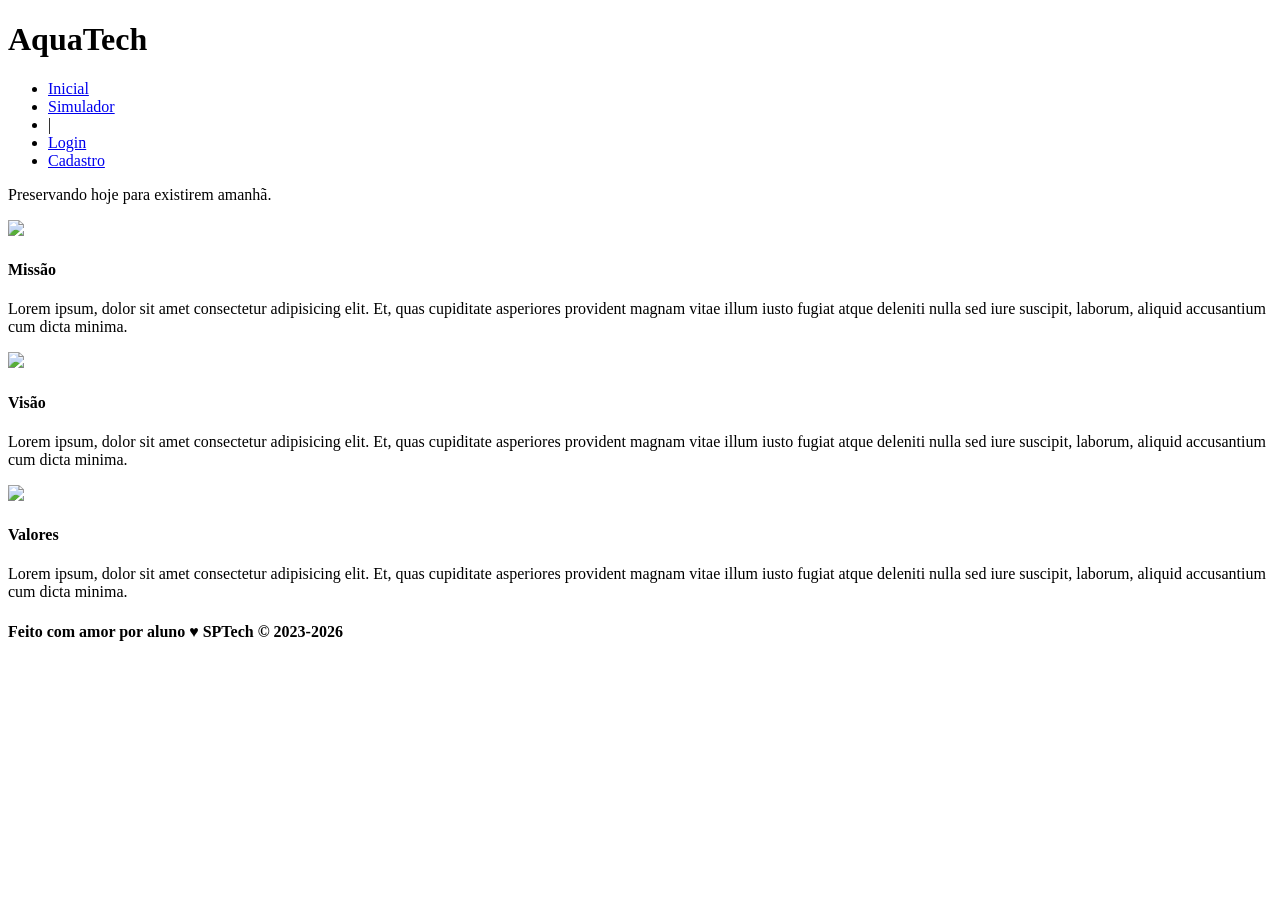
==== public/index.html @ 4291d29d "feat(estrutura): adicionando estrutura do projeto e orientações para o agente de IA" ====
<!DOCTYPE html>
<html lang="en">

<head>
    <meta charset="UTF-8">
    <meta http-equiv="X-UA-Compatible" content="IE=edge">
    <meta name="viewport" content="width=device-width, initial-scale=1.0">

    <title>AquaTech | Página Inicial</title>

    <script src="./js/sessao.js"></script>

    <link rel="stylesheet" href="./css/estilo.css">
    <link rel="icon" href="./assets/icon/favicon2.ico">
    <link rel="preconnect" href="https://fonts.gstatic.com">
</head>

<body>
    <div class="header">
      <div class="container">
        <h1 class="titulo">AquaTech</h1>
        <ul class="navbar">
          <li class="agora">
            <a href="#">Inicial</a>
          </li>
          <li>
            <a href="simulador.html">Simulador</a>
          </li>
          <li>|</li>
          <li>
            <a href="login.html">Login</a>
          </li>
          <li>
            <a href="cadastro.html">Cadastro</a>
          </li>
        </ul>
      </div>
    </div>
  
    <div class="banner">
      <div class="container">
        <p>Preservando <span>hoje</span> para existirem <span>amanhã</span>.</p>
      </div>
    </div>
  
    <div class="social">
      <div class="container">
        <div class="boxes">
          <div class="box">
            <img src="assets/imgs/planet-earth_color.png">
            <h4>Missão</h4>
            <p>Lorem ipsum, dolor sit amet consectetur adipisicing elit. Et, quas cupiditate asperiores provident magnam
              vitae illum iusto fugiat atque deleniti nulla sed iure suscipit, laborum, aliquid accusantium cum dicta
              minima.</p>
          </div>
          <div class="box">
            <img src="assets/imgs/lightbulb_color.png">
            <h4>Visão</h4>
            <p>Lorem ipsum, dolor sit amet consectetur adipisicing elit. Et, quas cupiditate asperiores provident magnam
              vitae illum iusto fugiat atque deleniti nulla sed iure suscipit, laborum, aliquid accusantium cum dicta
              minima.</p>
          </div>
          <div class="box">
            <img src="assets/imgs/growth_color.png">
            <h4>Valores</h4>
            <p>Lorem ipsum, dolor sit amet consectetur adipisicing elit. Et, quas cupiditate asperiores provident magnam
              vitae illum iusto fugiat atque deleniti nulla sed iure suscipit, laborum, aliquid accusantium cum dicta
              minima.</p>
          </div>
        </div>
      </div>
    </div>
  
    <div class="footer">
      <div class="container">
        <h4>Feito com amor por aluno &hearts; SPTech &copy; 2023-2026</h4>
      </div>
    </div>
  </body>

</html>
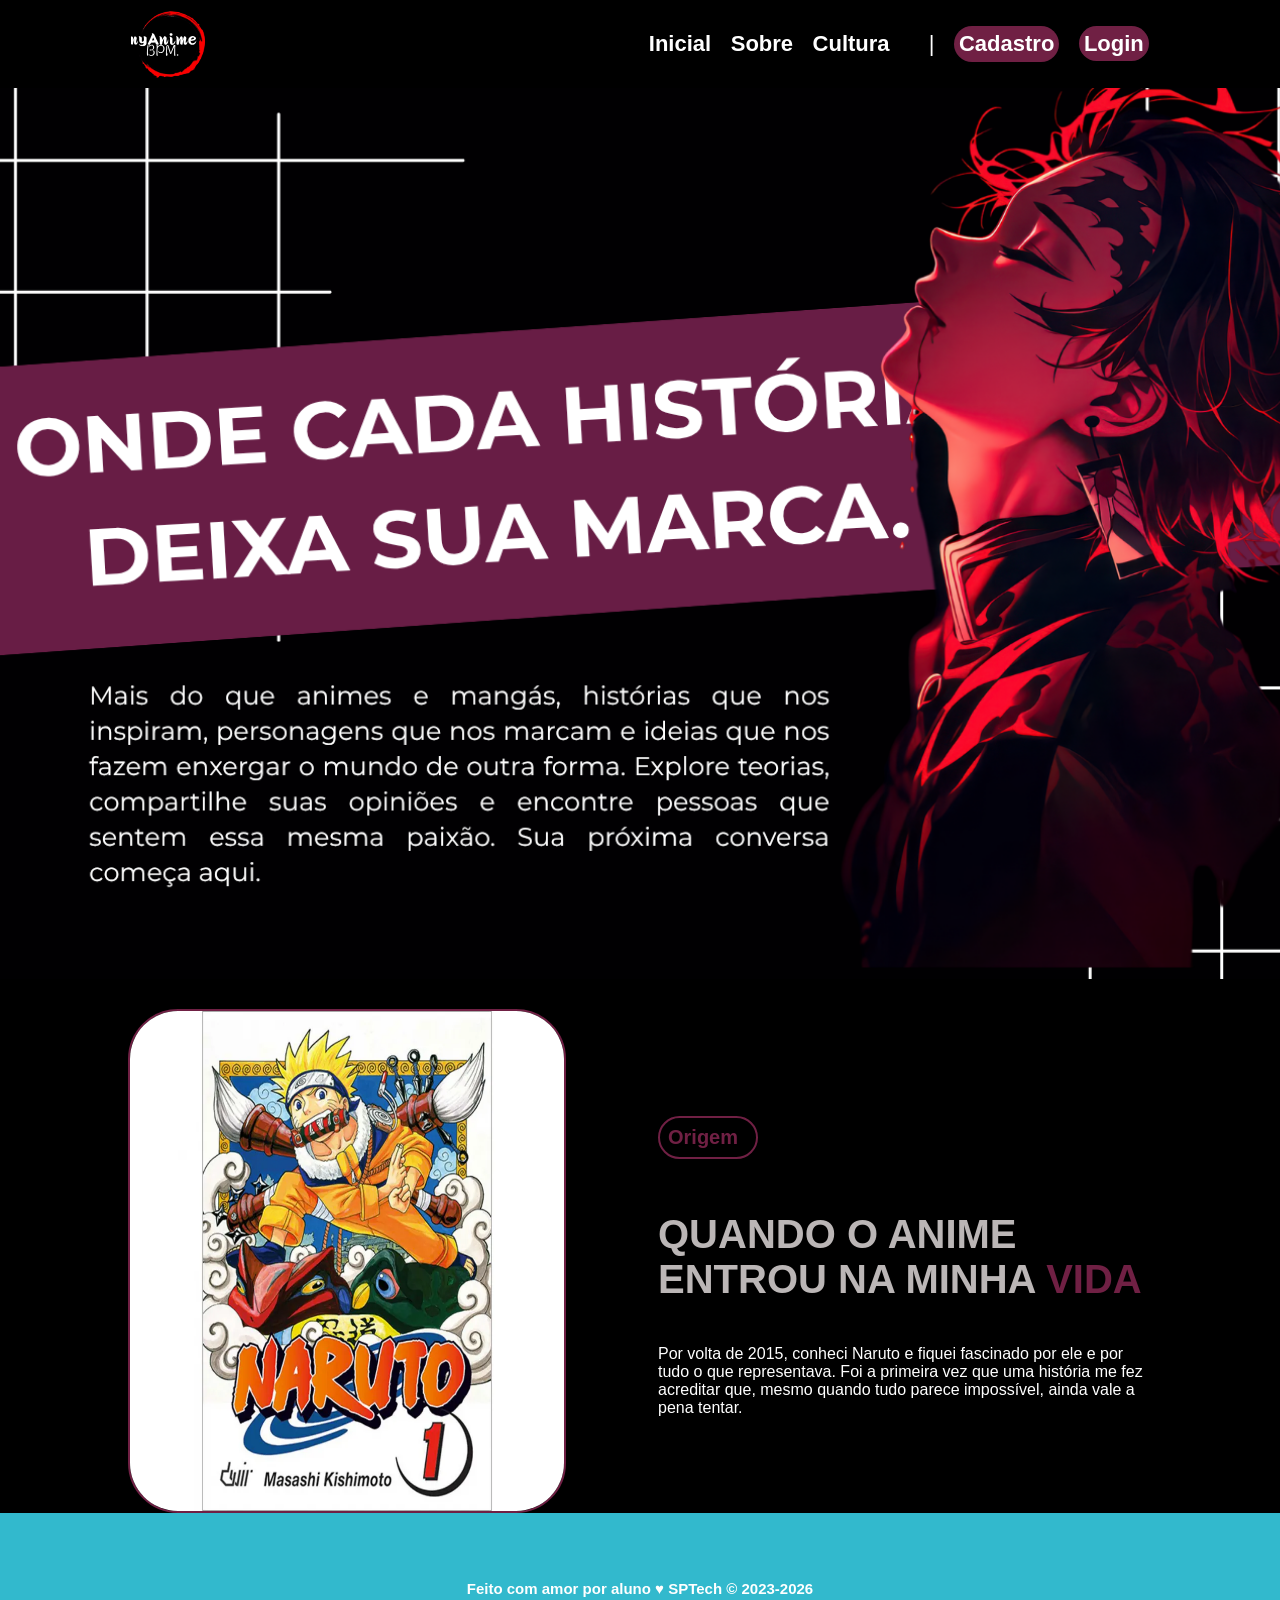
==== commit a963fb77: "feat(site principal): estruturando o html da pagina principal" ====
--- a/public/index.html
+++ b/public/index.html
@@ -2,80 +2,69 @@
 <html lang="en">
 
 <head>
-    <meta charset="UTF-8">
-    <meta http-equiv="X-UA-Compatible" content="IE=edge">
-    <meta name="viewport" content="width=device-width, initial-scale=1.0">
+  <meta charset="UTF-8">
+  <meta http-equiv="X-UA-Compatible" content="IE=edge">
+  <meta name="viewport" content="width=device-width, initial-scale=1.0">
 
-    <title>AquaTech | Página Inicial</title>
+  <title>myAnimeBPM | Página Inicial</title>
 
-    <script src="./js/sessao.js"></script>
+  <script src="./js/sessao.js"></script>
 
-    <link rel="stylesheet" href="./css/estilo.css">
-    <link rel="icon" href="./assets/icon/favicon2.ico">
-    <link rel="preconnect" href="https://fonts.gstatic.com">
+  <link rel="stylesheet" href="./css/estilo.css">
+  <link rel="icon" href="./assets/imgs/logo.svg">
+  <link rel="preconnect" href="https://fonts.gstatic.com">
 </head>
 
 <body>
-    <div class="header">
-      <div class="container">
-        <h1 class="titulo">AquaTech</h1>
-        <ul class="navbar">
-          <li class="agora">
-            <a href="#">Inicial</a>
-          </li>
-          <li>
-            <a href="simulador.html">Simulador</a>
-          </li>
-          <li>|</li>
-          <li>
-            <a href="login.html">Login</a>
-          </li>
-          <li>
-            <a href="cadastro.html">Cadastro</a>
-          </li>
-        </ul>
+  <div class="header">
+    <div class="container">
+      <img src="assets/imgs/logo.svg" width="75px">
+      <ul class="navbar">
+        <li class="agora">
+          <a href="#">Inicial</a>
+        </li>
+        <li>
+          <a href="simulador.html">Sobre</a>
+        </li>
+        <li>
+          <a href="login.html">Cultura</a>
+        </li>
+        <li>
+        <li>|</li>
+        <a href="cadastro.html" class="botao-header">Cadastro</a>
+        </li>
+        <li>
+          <a href="cadastro.html" class="botao-header">Login</a>
+        </li>
+      </ul>
+    </div>
+  </div>
+
+  <div class="banner">
+    <div class="container">
+    </div>
+  </div>
+
+  <div class="origem">
+    <div class="container">
+        <div class="box">
+          <img src="assets/imgs/naruto.webp">
+          <div class="info-box">
+            <h4>Origem</h4>
+            <h1>QUANDO O ANIME ENTROU NA MINHA <span>VIDA</span></h1>
+            <p>Por volta de 2015, conheci Naruto e fiquei fascinado por ele e por tudo o que representava. Foi a primeira
+              vez que uma história me fez acreditar que, mesmo quando tudo parece impossível, ainda vale a pena tentar.
+            </p>
+          </div>
       </div>
     </div>
-  
-    <div class="banner">
-      <div class="container">
-        <p>Preservando <span>hoje</span> para existirem <span>amanhã</span>.</p>
-      </div>
+  </div>
+
+  <div class="footer">
+    <div class="container">
+      <h4>Feito com amor por aluno &hearts; SPTech &copy; 2023-2026</h4>
     </div>
-  
-    <div class="social">
-      <div class="container">
-        <div class="boxes">
-          <div class="box">
-            <img src="assets/imgs/planet-earth_color.png">
-            <h4>Missão</h4>
-            <p>Lorem ipsum, dolor sit amet consectetur adipisicing elit. Et, quas cupiditate asperiores provident magnam
-              vitae illum iusto fugiat atque deleniti nulla sed iure suscipit, laborum, aliquid accusantium cum dicta
-              minima.</p>
-          </div>
-          <div class="box">
-            <img src="assets/imgs/lightbulb_color.png">
-            <h4>Visão</h4>
-            <p>Lorem ipsum, dolor sit amet consectetur adipisicing elit. Et, quas cupiditate asperiores provident magnam
-              vitae illum iusto fugiat atque deleniti nulla sed iure suscipit, laborum, aliquid accusantium cum dicta
-              minima.</p>
-          </div>
-          <div class="box">
-            <img src="assets/imgs/growth_color.png">
-            <h4>Valores</h4>
-            <p>Lorem ipsum, dolor sit amet consectetur adipisicing elit. Et, quas cupiditate asperiores provident magnam
-              vitae illum iusto fugiat atque deleniti nulla sed iure suscipit, laborum, aliquid accusantium cum dicta
-              minima.</p>
-          </div>
-        </div>
-      </div>
-    </div>
-  
-    <div class="footer">
-      <div class="container">
-        <h4>Feito com amor por aluno &hearts; SPTech &copy; 2023-2026</h4>
-      </div>
-    </div>
-  </body>
+  </div>
+</body>
 
 </html>
--- a/public/css/estilo.css
+++ b/public/css/estilo.css
@@ -0,0 +1,415 @@
+@import url('https://fonts.googleapis.com/css2?family=Barlow:ital,wght@0,100;0,200;0,300;0,400;0,500;0,600;0,700;0,800;0,900;1,100;1,200;1,300;1,400;1,500;1,600;1,700;1,800;1,900&display=swap');
+
+body {
+  margin: 0;
+  padding: 0;
+  font-family: "Montserrat", sans-serif;
+  background-color: black;
+}
+
+:root {
+  --tamanho-header: 80px;
+  --tamanho-banner: calc(100vh - var(--tamanho-header) - var(--tamanho-footer) - 2px);
+  --tamanho-simulador: calc(100vh - var(--tamanho-header) - var(--tamanho-footer) - 2px);
+  --tamanho-login: calc(100vh - var(--tamanho-header) - var(--tamanho-footer) - 2px);
+  --tamanho-footer: 65px;
+}
+
+.container {
+  display: flex;
+  width: 80%;
+  margin: auto;
+}
+
+.header {
+  height: var(--tamanho-header);
+  padding: 4px;
+}
+
+.header .container {
+  justify-content: space-between;
+  align-items: center;
+  height: 100%;
+}
+
+.header a {
+  text-decoration: none;
+  color: white;
+  font-weight: 600;
+}
+
+.header .botao-header {
+  background-color: #702044;
+  border-radius: 20px;
+  padding: 5px;
+}
+
+.agora {
+  font-weight: 800;
+}
+
+.navbar {
+  width: 500px;
+  font-size: 22px;
+  display: flex;
+  align-items: center;
+  justify-content: space-between;
+  list-style: none;
+  color: white;
+}
+
+.titulo {
+  color: #32b9cd;
+  width: fit-content;
+  font-weight: 500;
+}
+
+.header h1 {
+  margin: 0;
+}
+
+/* BANNER */
+
+.banner {
+  height: 891px;
+  width: 1340px;
+  color: white;
+  background-image: url('../assets/imgs/banner.png');
+  background-size: cover;
+}
+
+.banner .container {
+  justify-content: center;
+  align-items: center;
+  height: 100%;
+}
+
+.banner .container p {
+  width: 50%;
+  margin: 0;
+  padding: 0;
+  font-size: 36px;
+}
+
+.banner .container span {
+  font-weight: 800;
+}
+
+/* MISSÃO VISÃO VALORES */
+
+.origem {
+  display: flex;
+  color:white;
+  margin-top: 30px;
+}
+
+.origem .container {
+  justify-content: center;
+}
+
+.box img {
+  width: 434px;
+  height: 500px;
+  border: 2px solid #702044;
+  border-radius: 50px;
+}
+
+.origem .container .boxes {
+  display: flex;
+  justify-content: space-between;
+  width: 100%;
+  padding: 30px 0;
+}
+
+
+
+.origem h4 {
+  width: 80px;
+  font-size: 20px;
+  padding: 8px;
+  border: 2px solid #702044;
+  border-radius: 50px;
+  color: #702044;
+}
+
+.origem h1 {
+  font-size: 40px;
+  color: #BBB6B6;
+}
+
+.origem span {
+  color: #702044;
+}
+
+.box .origem p {
+  font-size: 40px;
+  font-weight: 500;
+}
+
+.box {
+  display: flex;
+  align-items: center;
+}
+
+.info-box {
+  display: flex;
+  flex-direction: column;
+  margin-left: 92px;
+}
+
+/* FOOTER */
+
+.footer {
+  background-color: #32b9cd;
+  height: 150px;
+  color: #fff;
+  display: flex;
+  font-size: 15px;
+}
+
+.footer .container {
+  justify-content: center;
+  text-align: center;
+}
+
+.footer .container .version {
+  font-size: 12px;
+}
+
+/* LOGIN */
+
+.login {
+  height: var(--tamanho-login);
+  background-image: url('../assets/imgs/bg-jelly-fish-para-home.png');
+  background-size: cover;
+}
+
+.login .container {
+  justify-content: center;
+  align-items: center;
+  height: 100%;
+}
+
+.card {
+  width: 50%;
+  background-color: #e5e5e5;
+  border-radius: 10px;
+  display: flex;
+  align-items: center;
+  justify-content: space-evenly;
+  color: palevioletred;
+  flex-direction: column;
+  height: fit-content;
+  padding: 20px 0;
+}
+
+.card h2 {
+  margin: 0;
+  font-size: 30px;
+}
+
+.formulario {
+  display: flex;
+  height: 90%;
+  width: 80%;
+  justify-content: space-around;
+  flex-direction: column;
+}
+
+.formulario span {
+  font-size: 15px;
+  font-weight: 800;
+}
+
+.formulario input {
+  border: 2px solid #32b9cd;
+  text-align: center;
+  border-radius: 10px;
+  margin: 0;
+}
+
+.formulario select {
+  border: 2px solid #32b9cd;
+  background-color: white;
+  color: gray;
+  height: 36px;
+  text-align: center;
+  border-radius: 10px;
+  margin: 0;
+}
+
+.campo {
+  display: flex;
+  flex-direction: column;
+  justify-content: start;
+  padding: 5px 0;
+}
+
+.botao {
+  cursor: pointer;
+  font-family: "Barlow", sans-serif;
+  border: 0;
+  border-radius: 5px;
+  font-weight: 600;
+  font-size: 18px;
+  color: #fff;
+  background-color: #ED145B;
+  width: 120px;
+  height: 30px;
+  align-self: center;
+  margin-top: 20px;
+}
+
+.loading-div {
+  width: 50px;
+  display: none;
+}
+
+.loading-div img {
+  height: 50px;
+  width: 50px;
+}
+
+#div_erros_login {
+  display: none
+}
+
+/* FORMULARIO */
+
+.alerta_erro {
+  display: flex;
+  justify-content: flex-end;
+}
+
+.card_erro {
+  display: none;
+  background-color: #fff;
+  color: black;
+  width: 230px;
+  position: fixed;
+  border-radius: 4px;
+  border: #ED145B 3px solid;
+  padding: 10px;
+  margin-right: 10%;
+}
+
+.card_erro #mensagem_erro {
+  font-weight: 500;
+  font-size: 20px;
+}
+
+.formulario .tipo_campo {
+  font-size: 20px;
+  font-weight: 600 !important;
+}
+
+.formulario {
+  display: flex;
+  flex-direction: column;
+}
+
+input {
+  margin-bottom: 10px;
+  border: 2px solid #32b9cd;
+  padding: 10px;
+  text-align: center;
+  border-radius: 10px;
+}
+
+.btn {
+  font-family: "Barlow", sans-serif;
+  border: 0;
+  border-radius: 5px;
+  font-weight: 600;
+  font-size: 18px;
+  padding: 10px 15px;
+  color: white;
+  background-color: #ED145B;
+  width: 120px;
+  align-self: center;
+  margin-top: 5px;
+}
+
+.loading-div {
+  width: 50px;
+  margin: auto;
+  display: none;
+}
+
+.loading-div img {
+  height: 50px;
+  width: 50px;
+}
+
+/* SIMULADOR */
+
+.simulador {
+  color: white;
+}
+
+.simulador .container {
+  flex-direction: column;
+  overflow: scroll;
+  height: var(--tamanho-simulador);
+}
+
+/* ALERTA */
+
+#alerta {
+  position: absolute;
+  right: 0;
+  bottom: 0;
+}
+
+.mensagem-alarme {
+  background-color: white;
+  border-radius: 5px;
+  width: 300px;
+  height: 80px;
+  margin: 10px;
+  padding: 10px 0;
+  display: flex;
+  justify-content: space-evenly;
+  align-items: center;
+}
+
+.mensagem-alarme h3 {
+  font-size: 14px;
+  margin: 0;
+}
+
+.mensagem-alarme .informacao {
+  width: 66%;
+}
+
+.alarme-sino {
+  width: 48px;
+  height: 48px;
+  animation-name: bell;
+  animation-duration: 4s;
+  background-image: url('https://cdn-icons-png.flaticon.com/512/1157/1157000.png');
+  background-size: cover;
+  animation-iteration-count: infinite;
+}
+
+@keyframes bell {
+  0% {
+    transform: rotate(25deg)
+  }
+
+  25% {
+    transform: rotate(-25deg)
+  }
+
+  50% {
+    transform: rotate(25deg)
+  }
+
+  75% {
+    transform: rotate(-25deg)
+  }
+
+  100% {
+    transform: rotate(25deg)
+  }
+}
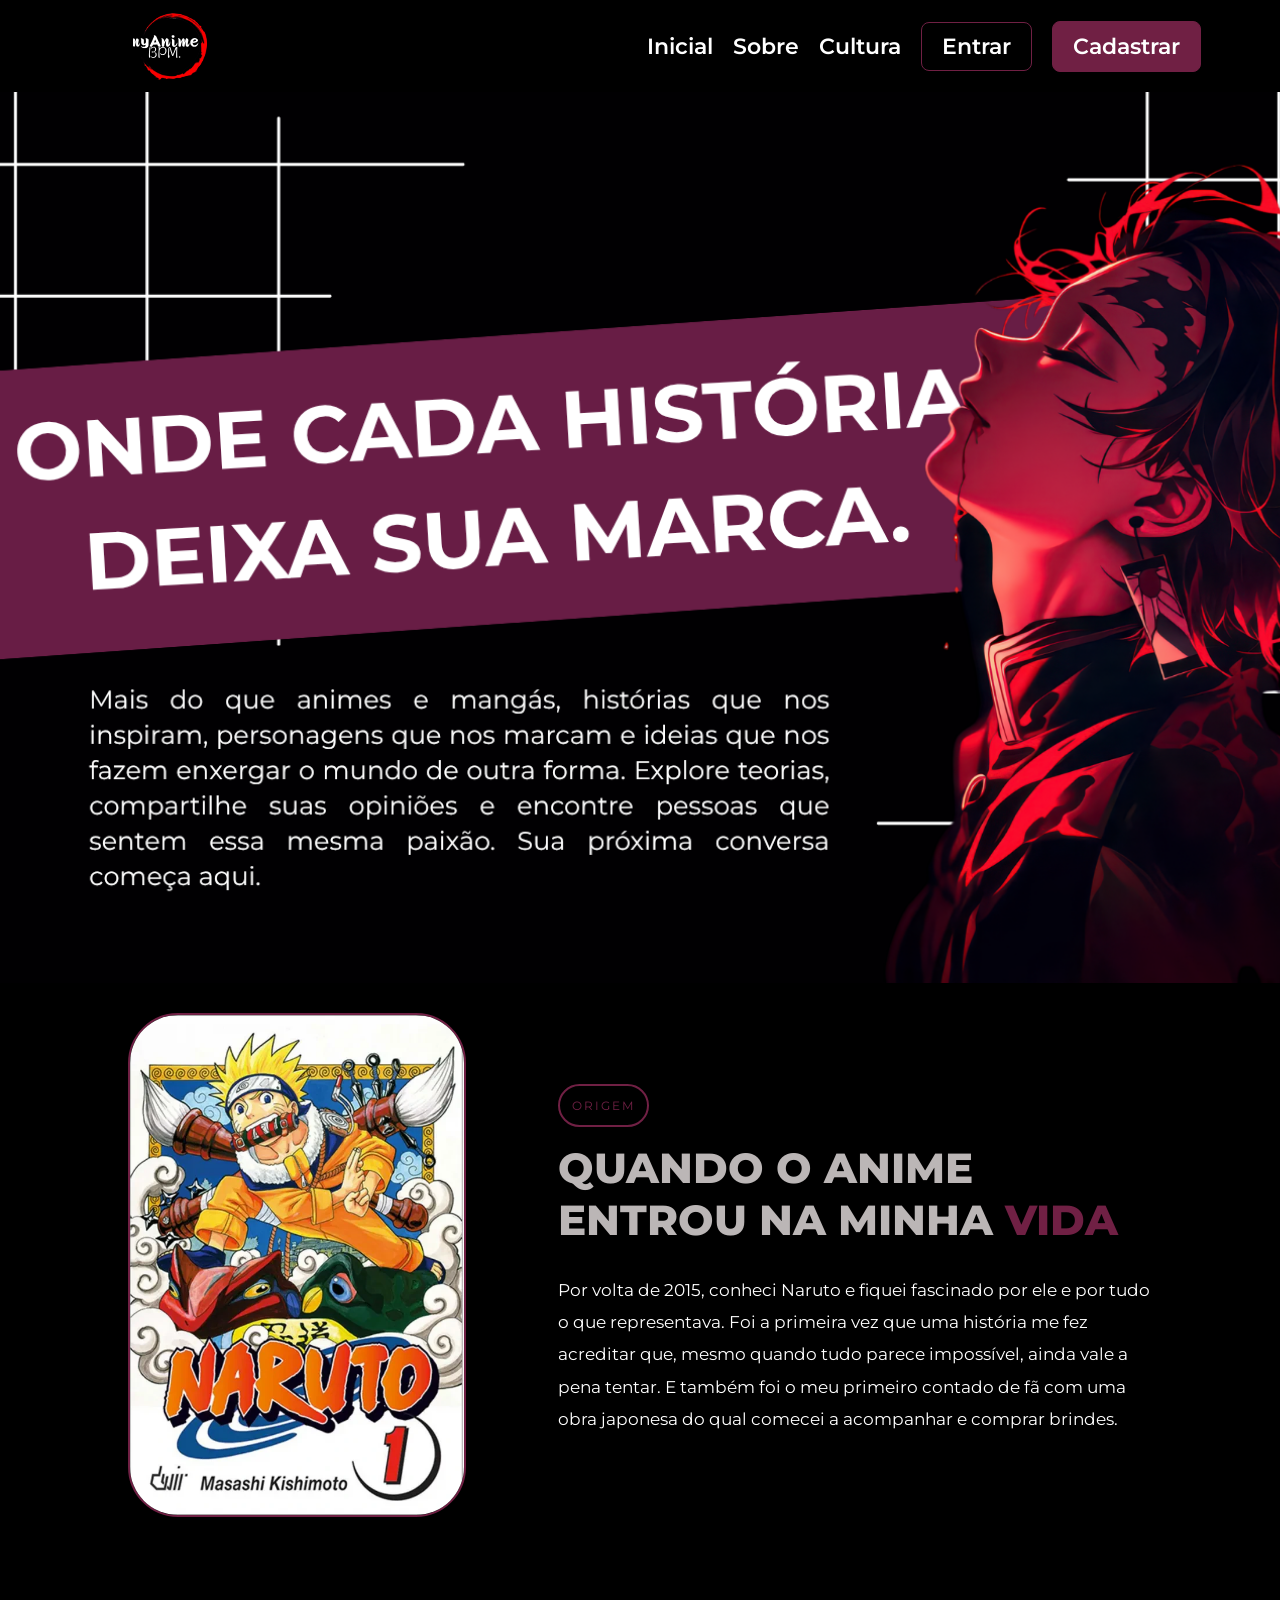
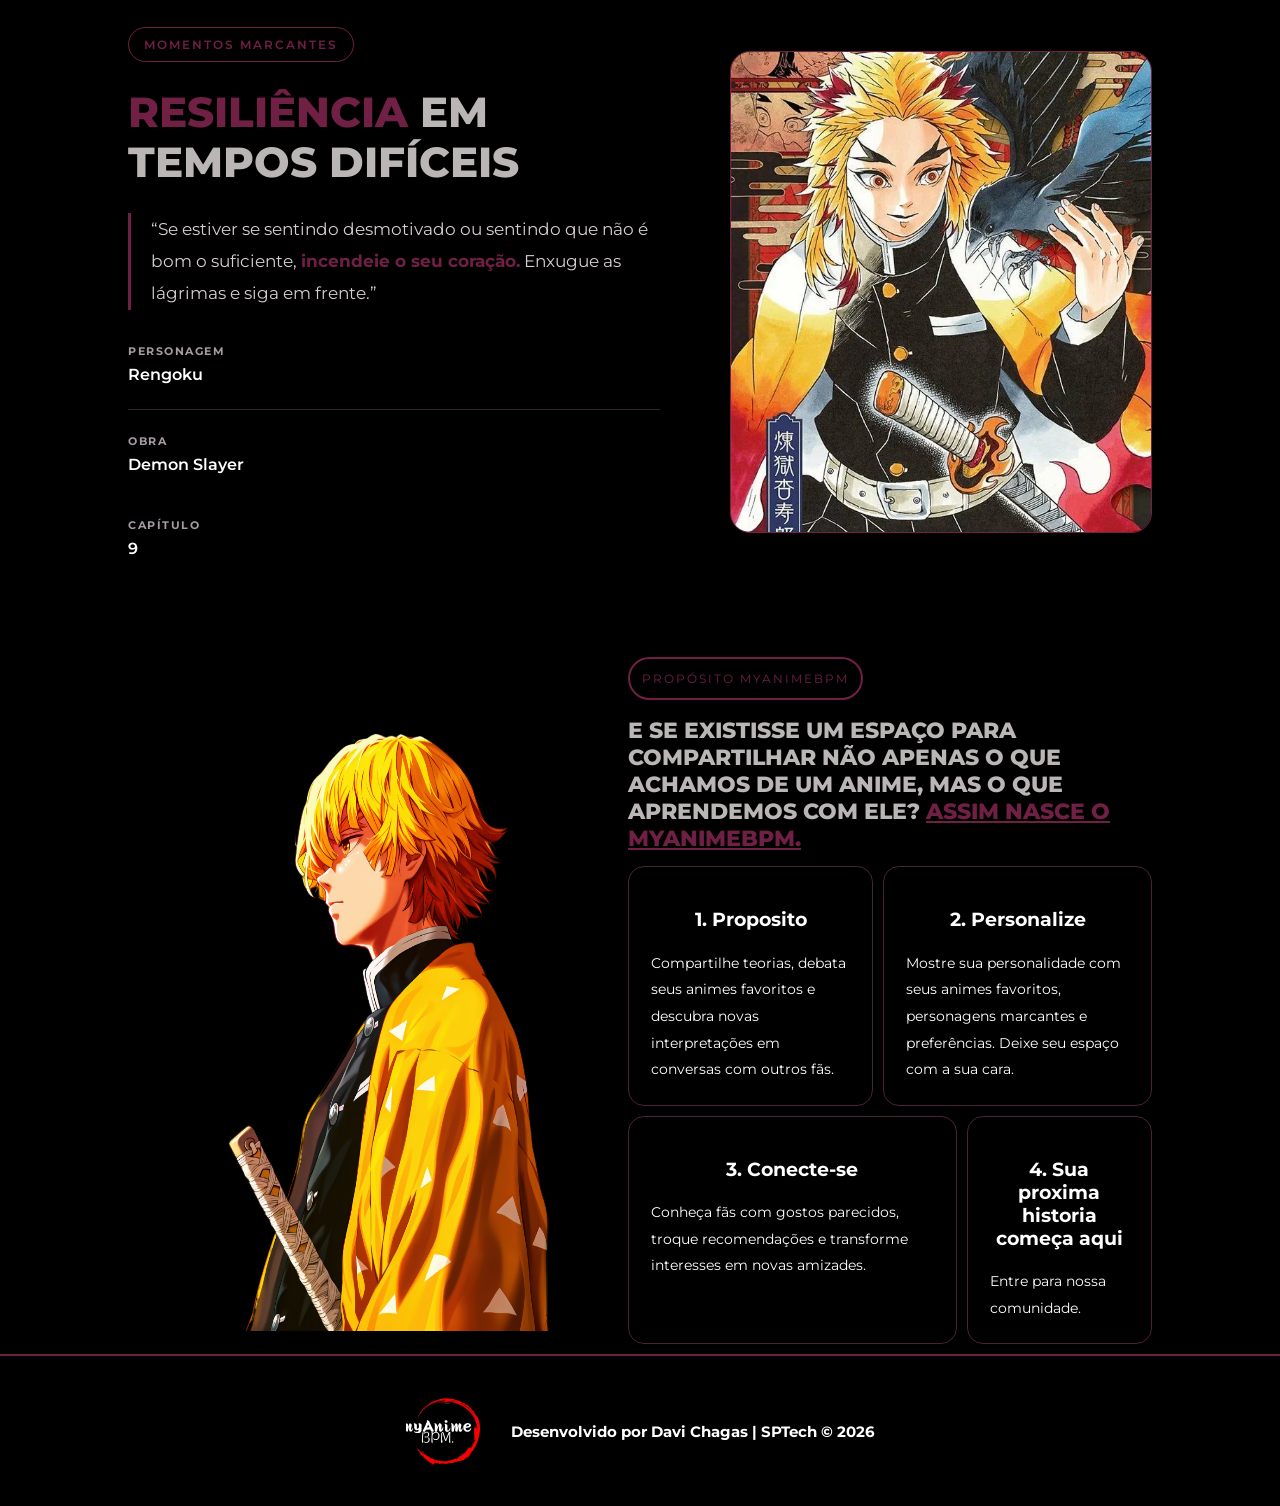
==== commit 4c55b902: "feat(site principal): criação da aba proposito e alterações do css das abas anteriores" ====
--- a/public/index.html
+++ b/public/index.html
@@ -30,11 +30,10 @@
           <a href="login.html">Cultura</a>
         </li>
         <li>
-        <li>|</li>
-        <a href="cadastro.html" class="botao-header">Cadastro</a>
+          <a class="btn-entrar" href="login.html">Entrar</a>
         </li>
         <li>
-          <a href="cadastro.html" class="botao-header">Login</a>
+          <a class="btn-cadastrar" href="cadastro.html">Cadastrar</a>
         </li>
       </ul>
     </div>
@@ -47,22 +46,105 @@
 
   <div class="origem">
     <div class="container">
-        <div class="box">
-          <img src="assets/imgs/naruto.webp">
-          <div class="info-box">
-            <h4>Origem</h4>
-            <h1>QUANDO O ANIME ENTROU NA MINHA <span>VIDA</span></h1>
-            <p>Por volta de 2015, conheci Naruto e fiquei fascinado por ele e por tudo o que representava. Foi a primeira
-              vez que uma história me fez acreditar que, mesmo quando tudo parece impossível, ainda vale a pena tentar.
-            </p>
+      <div class="box">
+        <img src="assets/imgs/naruto.webp" alt="Naruto">
+        <div class="info-box">
+          <div>
+            <span class="badge">ORIGEM</span>
           </div>
+          <h1>QUANDO O ANIME <br> ENTROU NA MINHA <span>VIDA</span></h1>
+          <p>Por volta de 2015, conheci Naruto e fiquei fascinado por ele e por tudo o que representava. Foi a primeira
+            vez que uma história me fez acreditar que, mesmo quando tudo parece impossível, ainda vale a pena tentar. E
+            também foi o meu primeiro contado de fã com uma obra japonesa do qual comecei a acompanhar e comprar
+            brindes.
+          </p>
+        </div>
       </div>
     </div>
   </div>
 
+  <div class="momentos">
+    <div class="container">
+      <div class="momentos-box">
+
+        <div class="info-box">
+          <span class="badge">MOMENTOS MARCANTES</span>
+          <h1>
+            <span class="destaque-titulo">RESILIÊNCIA</span>
+            EM TEMPOS DIFÍCEIS
+          </h1>
+          <p class="citacao">
+            “Se estiver se sentindo desmotivado ou sentindo que não é
+            bom o suficiente,
+            <span class="destaque">incendeie o seu coração.</span>
+            Enxugue as lágrimas e siga em frente.”
+          </p>
+          <div class="autor">
+            <span>PERSONAGEM</span>
+            <h4>Rengoku</h4>
+          </div>
+          <div class="sub-informacoes">
+            <div>
+              <span class="label-info">OBRA</span>
+              <h4>Demon Slayer</h4>
+            </div>
+            <div>
+              <span class="label-info">CAPÍTULO</span>
+              <h4>9</h4>
+            </div>
+          </div>
+        </div>
+        <img src="assets/imgs/rengoku.webp" alt="Rengoku">
+      </div>
+    </div>
+  </div>
+
+  <div class="proposito">
+    <div class="container">
+      <div class="box-2">
+        <img src="assets/imgs/zenitsu.png" alt="Zenitsu">
+        <div class="info-box">
+          <div>
+            <span class="badge">PROPÓSITO MYANIMEBPM</span>
+          </div>
+          <h1 class="titulo-proposito">
+            E se existisse um espaço para compartilhar não apenas o que
+            achamos de um anime, mas o que aprendemos com ele?
+            <span>Assim nasce o myAnimeBPM.</span>
+          </h1>
+
+          <div class="container-proposito">
+            <div class="card-proposito">
+              <h3>1. Proposito</h3>
+              <p>Compartilhe teorias, debata seus animes favoritos e descubra novas interpretações em conversas com
+                outros fãs.</p>
+            </div>
+            <div class="card-proposito">
+              <h3>2. Personalize</h3>
+              <p>Mostre sua personalidade com seus animes favoritos, personagens marcantes e preferências. Deixe seu
+                espaço com a sua cara.</p>
+            </div>
+          </div>
+          <div class="container-proposito">
+            <div class="card-proposito">
+              <h3>3. Conecte-se</h3>
+              <p>Conheça fãs com gostos parecidos, troque recomendações e transforme interesses em novas amizades.</p>
+            </div>
+            <div class="card-proposito">
+              <h3>4. Sua proxima historia começa aqui</h3>
+              <p>Entre para nossa comunidade.</p>
+            </div>
+          </div>
+        </div>
+      </div>
+    </div>
+  </div>
+  </div>
+
   <div class="footer">
     <div class="container">
-      <h4>Feito com amor por aluno &hearts; SPTech &copy; 2023-2026</h4>
+      <img src="assets/imgs/logo.svg" width="75px">
+      <h4>Desenvolvido por Davi Chagas | SPTech &copy; 2026</h4>
     </div>
   </div>
 </body>
--- a/public/css/estilo.css
+++ b/public/css/estilo.css
@@ -1,4 +1,4 @@
-@import url('https://fonts.googleapis.com/css2?family=Barlow:ital,wght@0,100;0,200;0,300;0,400;0,500;0,600;0,700;0,800;0,900;1,100;1,200;1,300;1,400;1,500;1,600;1,700;1,800;1,900&display=swap');
+@import url('https://fonts.googleapis.com/css2?family=Montserrat:ital,wght@0,100..900;1,100..900&display=swap');
 
 body {
   margin: 0;
@@ -23,7 +23,7 @@
 
 .header {
   height: var(--tamanho-header);
-  padding: 4px;
+  padding: 6px;
 }
 
 .header .container {
@@ -36,13 +36,43 @@
   text-decoration: none;
   color: white;
   font-weight: 600;
-}
-
-.header .botao-header {
+  transition: 0.3s;
+}
+
+.header .btn-entrar {
+  display: inline-block;
+  padding: 10px 20px;
+  border: 1px solid #702044;
+  border-radius: 8px;
+  background-color: transparent;
+  transition: 0.3s;
+}
+
+.header .btn-entrar:hover {
+  background-color: rgba(112, 32, 68, 0.2);
+  border-color: #702044;
+}
+
+.header a:hover {
+  color: #702044;
+}
+
+.header .btn-cadastrar {
+  display: inline-block;
+  padding: 11px 20px;
+  border: 1px solid #702044;
+  border-radius: 8px;
   background-color: #702044;
-  border-radius: 20px;
-  padding: 5px;
-}
+  transition: 0.3s;
+}
+
+.header .btn-cadastrar:hover {
+  background-color: #702044;
+  border-color: #702044;
+  color: white;
+}
+
+
 
 .agora {
   font-weight: 800;
@@ -56,23 +86,12 @@
   justify-content: space-between;
   list-style: none;
   color: white;
-}
-
-.titulo {
-  color: #32b9cd;
-  width: fit-content;
-  font-weight: 500;
-}
-
-.header h1 {
-  margin: 0;
-}
-
-/* BANNER */
+  gap: 20px;
+}
 
 .banner {
   height: 891px;
-  width: 1340px;
+  width: screen;
   color: white;
   background-image: url('../assets/imgs/banner.png');
   background-size: cover;
@@ -95,15 +114,15 @@
   font-weight: 800;
 }
 
-/* MISSÃO VISÃO VALORES */
-
-.origem {
-  display: flex;
-  color:white;
+/* ORIGEM */
+
+.box {
+  display: flex;
+  color: white;
   margin-top: 30px;
 }
 
-.origem .container {
+.box .container {
   justify-content: center;
 }
 
@@ -114,36 +133,38 @@
   border-radius: 50px;
 }
 
-.origem .container .boxes {
+.box .container .boxes {
   display: flex;
   justify-content: space-between;
   width: 100%;
   padding: 30px 0;
 }
 
-
-
-.origem h4 {
-  width: 80px;
-  font-size: 20px;
-  padding: 8px;
+.badge {
+  padding: 12px;
+  font-size: 12px;
+  letter-spacing: 2px;
   border: 2px solid #702044;
   border-radius: 50px;
   color: #702044;
 }
 
-.origem h1 {
-  font-size: 40px;
+.box h1 {
+  font-size: 42px;
+  font-weight: 800;
   color: #BBB6B6;
 }
 
-.origem span {
-  color: #702044;
-}
-
-.box .origem p {
-  font-size: 40px;
-  font-weight: 500;
+.box span {
+  color: #702044;
+}
+
+.box .info-box p {
+  margin: 0;
+  font-size: 17px;
+  line-height: 1.9;
+  font-weight: 400;
+  color: white;
 }
 
 .box {
@@ -154,13 +175,235 @@
 .info-box {
   display: flex;
   flex-direction: column;
+  justify-content: center;
+}
+
+.origem .info-box {
+  display: flex;
+  flex-direction: column;
+  justify-content: center;
   margin-left: 92px;
 }
 
+.box h4 {
+  color: white;
+}
+
+.sub-informacoes {
+  display: flex;
+  flex-direction: column;
+}
+
+.sub-informacoes .capitulo {
+  color: #BBB6B6;
+}
+
+/* MOMENTOS */
+.momentos {
+  color: white;
+  padding: 80px 0;
+  margin-top: 30px;
+}
+
+.momentos .container {
+  display: flex;
+  justify-content: center;
+}
+
+.momentos-box {
+  display: flex;
+  align-items: center;
+  justify-content: space-between;
+  gap: 70px;
+  width: 100%;
+  max-width: 1200px;
+}
+
+.momentos .info-box {
+  display: flex;
+  flex-direction: column;
+  justify-content: center;
+  flex: 1;
+  min-width: 0;
+}
+
+.momentos .badge {
+  display: inline-block;
+  width: fit-content;
+  padding: 9px 15px;
+  margin-bottom: 25px;
+  border: 1px solid #702044;
+  border-radius: 50px;
+  font-size: 12px;
+  font-weight: 600;
+  letter-spacing: 2px;
+}
+
+.momentos h1 {
+  margin: 0 0 25px;
+  color: #BBB6B6;
+  font-size: 42px;
+  font-weight: 800;
+  line-height: 1.2;
+}
+
+.momentos .destaque-titulo {
+  color: #702044;
+}
+
+.momentos .citacao {
+  margin: 0 0 30px;
+  padding-left: 20px;
+  border-left: 3px solid #702044;
+  color: #D5CDD2;
+  font-size: 17px;
+  line-height: 1.9;
+}
+
+.momentos .destaque {
+  color: #702044;
+  font-weight: 700;
+}
+
+.momentos .autor {
+  margin-bottom: 25px;
+}
+
+.momentos .autor span,
+.momentos .label-info {
+  color: #A69AA3;
+  font-size: 11px;
+  font-weight: 700;
+  letter-spacing: 1.5px;
+}
+
+.momentos .autor h4,
+.momentos .sub-informacoes h4 {
+  margin: 6px 0 0;
+  color: white;
+  font-size: 16px;
+  font-weight: 600;
+}
+
+.momentos .sub-informacoes {
+  display: flex;
+  gap: 40px;
+  padding-top: 20px;
+  border-top: 1px solid #39232F;
+}
+
+.momentos-box img {
+  width: 420px;
+  height: 480px;
+  object-fit: cover;
+  border: 1px solid #702044;
+  border-radius: 20px;
+}
+
+
+/* PROPOSITO */
+.proposito .container .info-box h1 {
+  font-size: 22px;
+}
+
+.box-2 {
+  display: flex;
+  color: white;
+  margin-top: 30px;
+}
+
+.box-2 .container {
+  justify-content: center;
+}
+
+.box-2 img {
+  width: 500px;
+  height: 640px;
+  /* border: 2px solid #702044; */
+  border-radius: 50px;
+}
+
+.box-2 .container .boxes {
+  display: flex;
+  justify-content: space-between;
+  width: 100%;
+  padding: 30px 0;
+}
+
+.badge {
+  padding: 12px;
+  font-size: 12px;
+  letter-spacing: 2px;
+  border: 2px solid #702044;
+  border-radius: 50px;
+  color: #702044;
+}
+
+.box-2 h1 {
+  font-size: 42px;
+  font-weight: 800;
+  color: #BBB6B6;
+}
+
+.box-2 span {
+  color: #702044;
+}
+
+.box-2 .info-box p {
+  margin: 0;
+  font-size: 17px;
+  line-height: 1.9;
+  font-weight: 400;
+  color: white;
+}
+
+.box-2 {
+  display: flex;
+  align-items: center;
+}
+
+.box-2 h4 {
+  color: white;
+}
+
+.container-proposito {
+  display: flex;
+  margin-bottom: 10px;
+  gap: 10px;
+}
+
+.card-proposito h3 {
+  text-align: center;
+}
+
+.container-proposito .card-proposito p {
+  font-size: 14px;
+}
+
+.proposito .card-proposito {
+  padding: 22px;
+  border: 1px solid #492337;
+  border-radius: 16px;
+  }
+
+.card-proposito:hover {
+  background-color: #702044;
+  transition: 0.2s;
+}
+
+.titulo-proposito {
+  text-transform: uppercase;
+  margin-top: 30px;
+}
+
+.titulo-proposito span {
+  color: #702044;
+  text-decoration: underline;
+}
+
 /* FOOTER */
-
 .footer {
-  background-color: #32b9cd;
+  border-top: 2px solid #702044;
   height: 150px;
   color: #fff;
   display: flex;
@@ -168,6 +411,9 @@
 }
 
 .footer .container {
+  display: flex;
+  align-items: center;
+  gap: 30px;
   justify-content: center;
   text-align: center;
 }
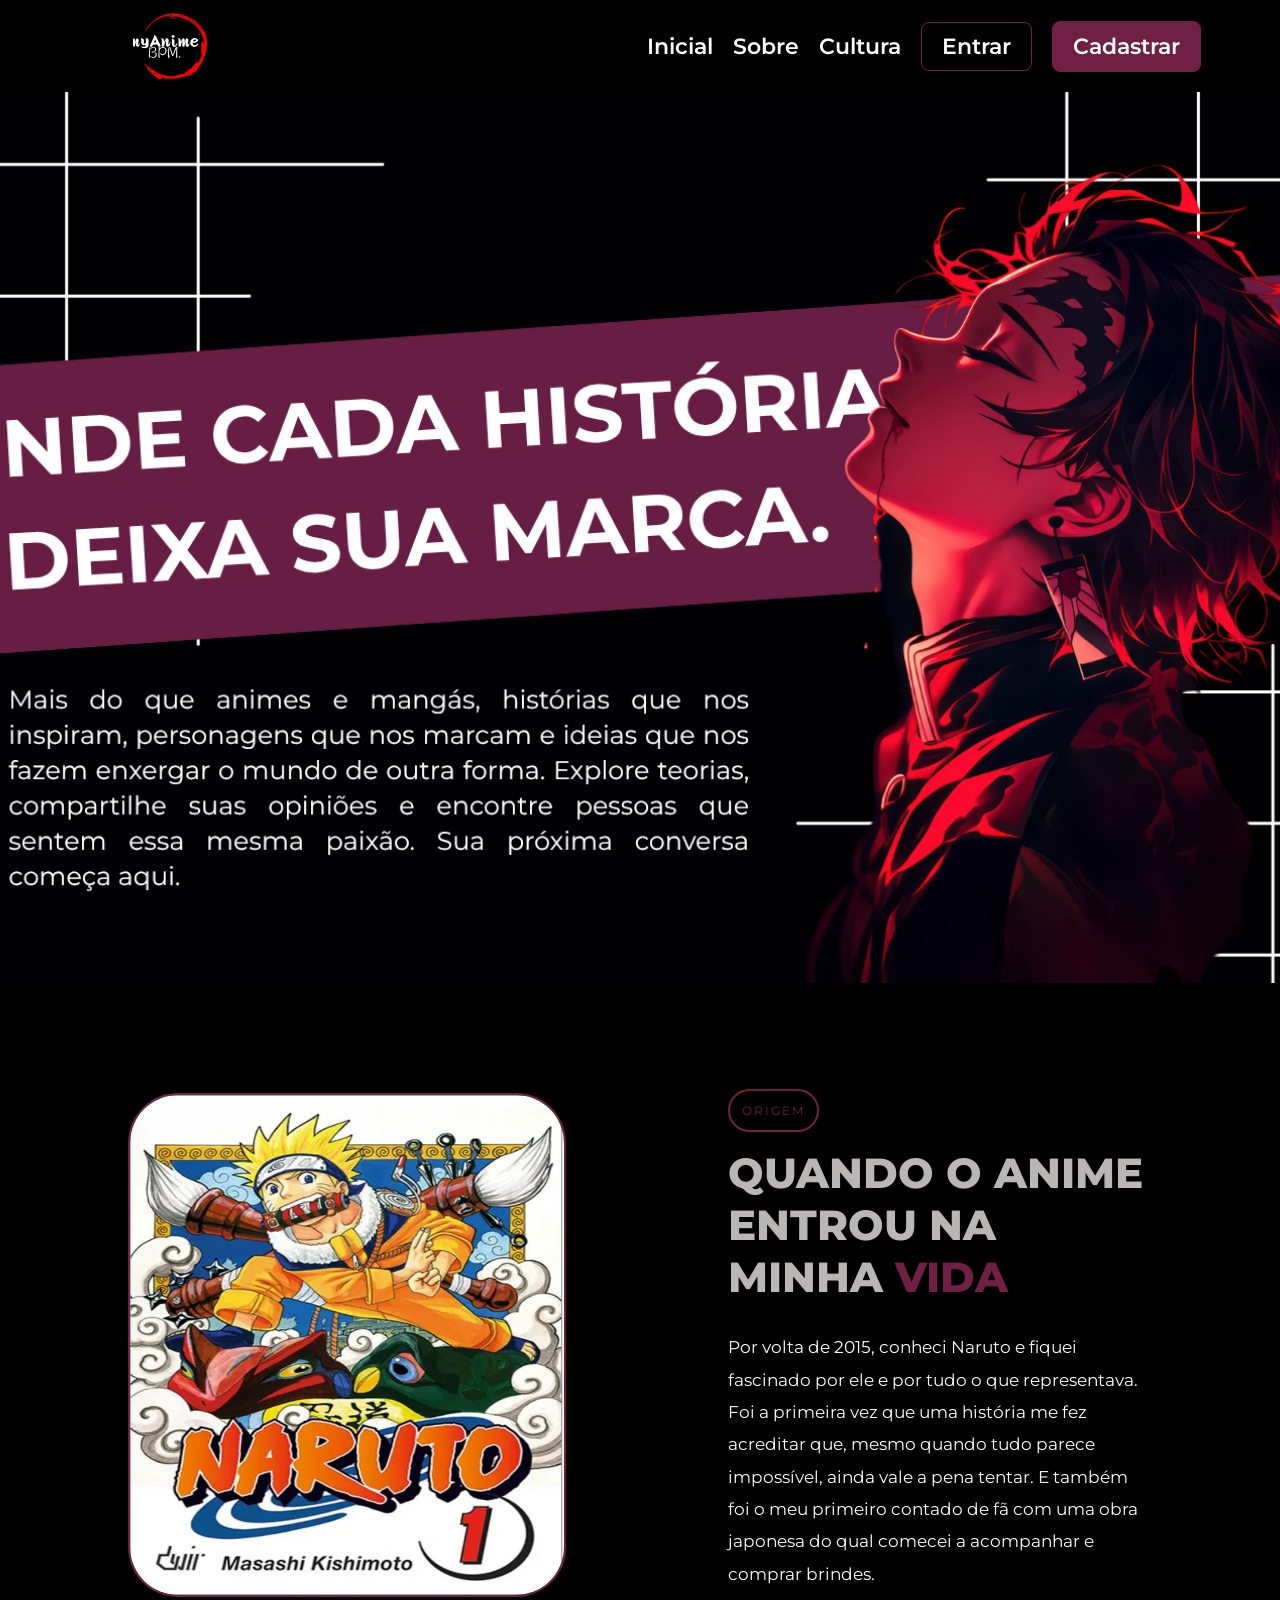
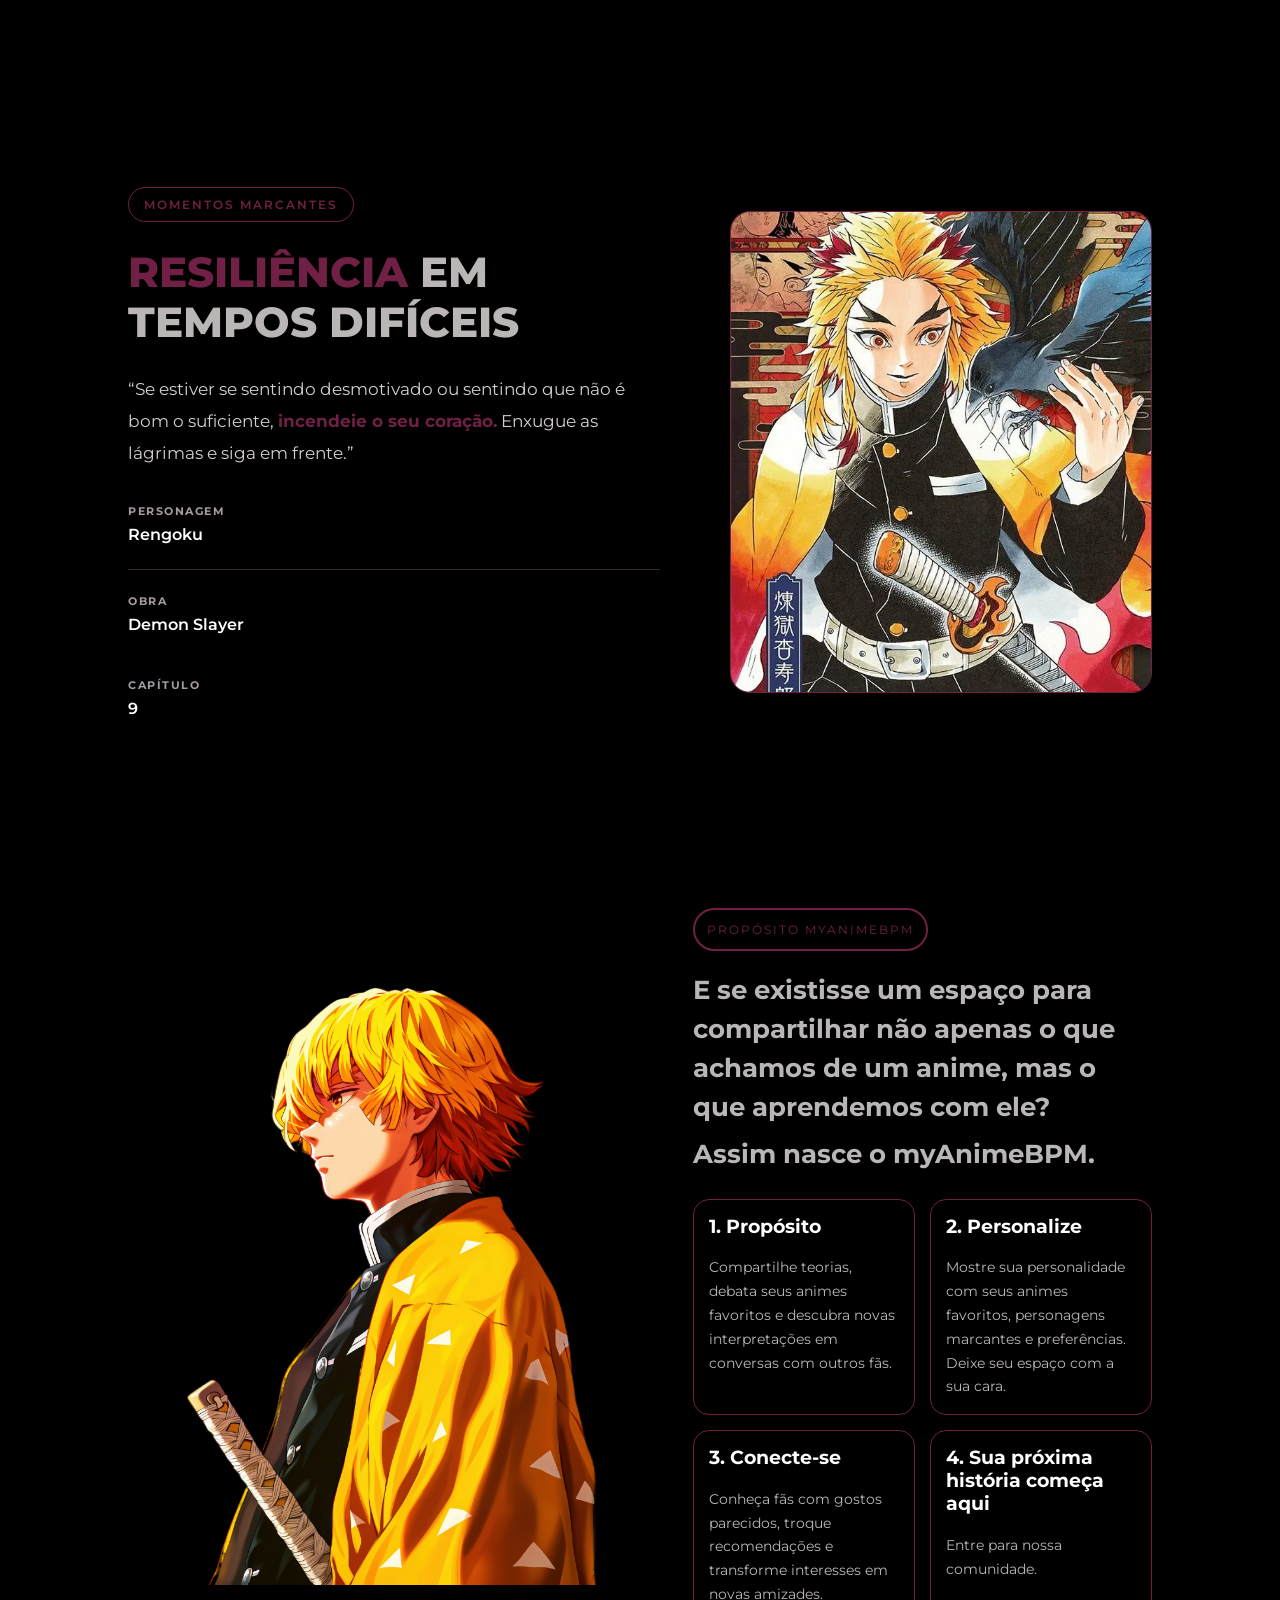
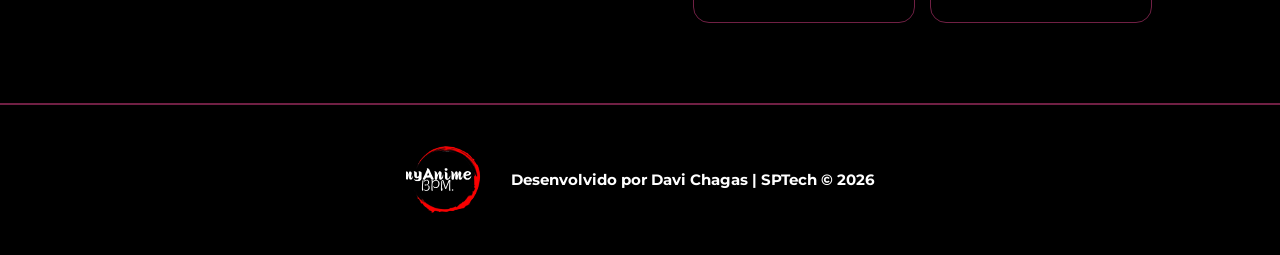
==== commit ab6ed13e: "feat(cultura): adicionando nova pagina" ====
--- a/public/index.html
+++ b/public/index.html
@@ -27,7 +27,7 @@
           <a href="simulador.html">Sobre</a>
         </li>
         <li>
-          <a href="login.html">Cultura</a>
+          <a href="cultura.html">Cultura</a>
         </li>
         <li>
           <a class="btn-entrar" href="login.html">Entrar</a>
@@ -100,46 +100,47 @@
   </div>
 
   <div class="proposito">
-    <div class="container">
-      <div class="box-2">
-        <img src="assets/imgs/zenitsu.png" alt="Zenitsu">
-        <div class="info-box">
-          <div>
-            <span class="badge">PROPÓSITO MYANIMEBPM</span>
+  <div class="container">
+    <div class="proposito-box">
+      <img src="assets/imgs/zenitsu.png" alt="Zenitsu">
+      <div class="info-box">
+        <span class="badge">PROPÓSITO MYANIMEBPM</span>
+        <h1 class="titulo-proposito">
+          E se existisse um espaço para compartilhar não apenas o que
+          achamos de um anime, mas o que aprendemos com ele?
+          <span>Assim nasce o myAnimeBPM.</span>
+        </h1>
+        <div class="cards-proposito">
+          <div class="card-proposito">
+            <h3>1. Propósito</h3>
+            <p>
+              Compartilhe teorias, debata seus animes favoritos e descubra
+              novas interpretações em conversas com outros fãs.
+            </p>
           </div>
-          <h1 class="titulo-proposito">
-            E se existisse um espaço para compartilhar não apenas o que
-            achamos de um anime, mas o que aprendemos com ele?
-            <span>Assim nasce o myAnimeBPM.</span>
-          </h1>
-
-          <div class="container-proposito">
-            <div class="card-proposito">
-              <h3>1. Proposito</h3>
-              <p>Compartilhe teorias, debata seus animes favoritos e descubra novas interpretações em conversas com
-                outros fãs.</p>
-            </div>
-            <div class="card-proposito">
-              <h3>2. Personalize</h3>
-              <p>Mostre sua personalidade com seus animes favoritos, personagens marcantes e preferências. Deixe seu
-                espaço com a sua cara.</p>
-            </div>
+          <div class="card-proposito">
+            <h3>2. Personalize</h3>
+            <p>
+              Mostre sua personalidade com seus animes favoritos,
+              personagens marcantes e preferências. Deixe seu espaço com a sua cara.
+            </p>
           </div>
-          <div class="container-proposito">
-            <div class="card-proposito">
-              <h3>3. Conecte-se</h3>
-              <p>Conheça fãs com gostos parecidos, troque recomendações e transforme interesses em novas amizades.</p>
-            </div>
-            <div class="card-proposito">
-              <h3>4. Sua proxima historia começa aqui</h3>
-              <p>Entre para nossa comunidade.</p>
-            </div>
+          <div class="card-proposito">
+            <h3>3. Conecte-se</h3>
+            <p>
+              Conheça fãs com gostos parecidos, troque recomendações
+              e transforme interesses em novas amizades.
+            </p>
+          </div>
+          <div class="card-proposito">
+            <h3>4. Sua próxima história começa aqui</h3>
+            <p>Entre para nossa comunidade.</p>
           </div>
         </div>
       </div>
     </div>
   </div>
-  </div>
+</div>
 
   <div class="footer">
     <div class="container">
--- a/public/css/estilo.css
+++ b/public/css/estilo.css
@@ -72,8 +72,6 @@
   color: white;
 }
 
-
-
 .agora {
   font-weight: 800;
 }
@@ -90,40 +88,47 @@
 }
 
 .banner {
-  height: 891px;
-  width: screen;
-  color: white;
-  background-image: url('../assets/imgs/banner.png');
-  background-size: cover;
+    height: 891px;
+    width: 100%;
+    color: white;
+    background-image: url('../assets/imgs/banner.png');
+    background-size: cover;
+    background-position: center;
 }
 
 .banner .container {
-  justify-content: center;
-  align-items: center;
-  height: 100%;
-}
-
-.banner .container p {
-  width: 50%;
-  margin: 0;
-  padding: 0;
-  font-size: 36px;
-}
-
-.banner .container span {
-  font-weight: 800;
+    justify-content: center;
+    align-items: center;
+    height: 100%;
 }
 
 /* ORIGEM */
-
 .box {
-  display: flex;
-  color: white;
+  color: white;
+  padding: 80px 0;
   margin-top: 30px;
 }
 
 .box .container {
-  justify-content: center;
+  display: flex;
+  justify-content: center;
+}
+
+.box {
+  display: flex;
+  align-items: center;
+  justify-content: space-between;
+  gap: 70px;
+  width: 100%;
+  max-width: 1200px;
+}
+
+.box .info-box {
+  display: flex;
+  flex-direction: column;
+  justify-content: center;
+  flex: 1;
+  min-width: 0;
 }
 
 .box img {
@@ -253,8 +258,6 @@
 
 .momentos .citacao {
   margin: 0 0 30px;
-  padding-left: 20px;
-  border-left: 3px solid #702044;
   color: #D5CDD2;
   font-size: 17px;
   line-height: 1.9;
@@ -301,107 +304,85 @@
 }
 
 
-/* PROPOSITO */
-.proposito .container .info-box h1 {
-  font-size: 22px;
-}
-
-.box-2 {
-  display: flex;
+.proposito {
   color: white;
   margin-top: 30px;
-}
-
-.box-2 .container {
-  justify-content: center;
-}
-
-.box-2 img {
+  padding: 80px 0;
+}
+
+.proposito .container {
+  justify-content: center;
+}
+
+.proposito-box {
+  display: flex;
+  align-items: center;
+  justify-content: space-between;
+  gap: 65px;
+  width: 100%;
+  max-width: 1200px;
+}
+
+.proposito-box img {
   width: 500px;
   height: 640px;
-  /* border: 2px solid #702044; */
-  border-radius: 50px;
-}
-
-.box-2 .container .boxes {
-  display: flex;
-  justify-content: space-between;
+  object-fit: cover;
+  flex-shrink: 0;
+}
+
+.proposito .info-box {
+  display: flex;
+  flex-direction: column;
+  justify-content: center;
+  flex: 1;
+  min-width: 0;
+}
+
+.proposito .badge {
+  display: inline-block;
+  width: fit-content;
+  margin-bottom: 20px;
+}
+
+.proposito .titulo-proposito {
+  margin: 0 0 25px;
+  font-size: 26px;
+  line-height: 1.5;
+  color: #BBB6B6;
+}
+
+.proposito .titulo-proposito span {
+  display: block;
+  margin-top: 8px;
+}
+
+.proposito .cards-proposito {
+  display: grid;
+  grid-template-columns: repeat(2, minmax(0, 1fr));
+  gap: 15px;
   width: 100%;
-  padding: 30px 0;
-}
-
-.badge {
-  padding: 12px;
-  font-size: 12px;
-  letter-spacing: 2px;
-  border: 2px solid #702044;
-  border-radius: 50px;
-  color: #702044;
-}
-
-.box-2 h1 {
-  font-size: 42px;
-  font-weight: 800;
+}
+
+.proposito .card-proposito {
+  min-width: 0;
+  padding: 15px;
+  border: 1px solid #702044;
+  border-radius: 16px;
+  box-sizing: border-box;
+}
+
+.proposito .card-proposito h3 {
+  margin-top: 0;
+  color: white;
+}
+
+.proposito .card-proposito p {
+  margin-bottom: 0;
+  font-size: 14px;
+  line-height: 1.7;
   color: #BBB6B6;
 }
 
-.box-2 span {
-  color: #702044;
-}
-
-.box-2 .info-box p {
-  margin: 0;
-  font-size: 17px;
-  line-height: 1.9;
-  font-weight: 400;
-  color: white;
-}
-
-.box-2 {
-  display: flex;
-  align-items: center;
-}
-
-.box-2 h4 {
-  color: white;
-}
-
-.container-proposito {
-  display: flex;
-  margin-bottom: 10px;
-  gap: 10px;
-}
-
-.card-proposito h3 {
-  text-align: center;
-}
-
-.container-proposito .card-proposito p {
-  font-size: 14px;
-}
-
-.proposito .card-proposito {
-  padding: 22px;
-  border: 1px solid #492337;
-  border-radius: 16px;
-  }
-
-.card-proposito:hover {
-  background-color: #702044;
-  transition: 0.2s;
-}
-
-.titulo-proposito {
-  text-transform: uppercase;
-  margin-top: 30px;
-}
-
-.titulo-proposito span {
-  color: #702044;
-  text-decoration: underline;
-}
-
-/* FOOTER */
 .footer {
   border-top: 2px solid #702044;
   height: 150px;
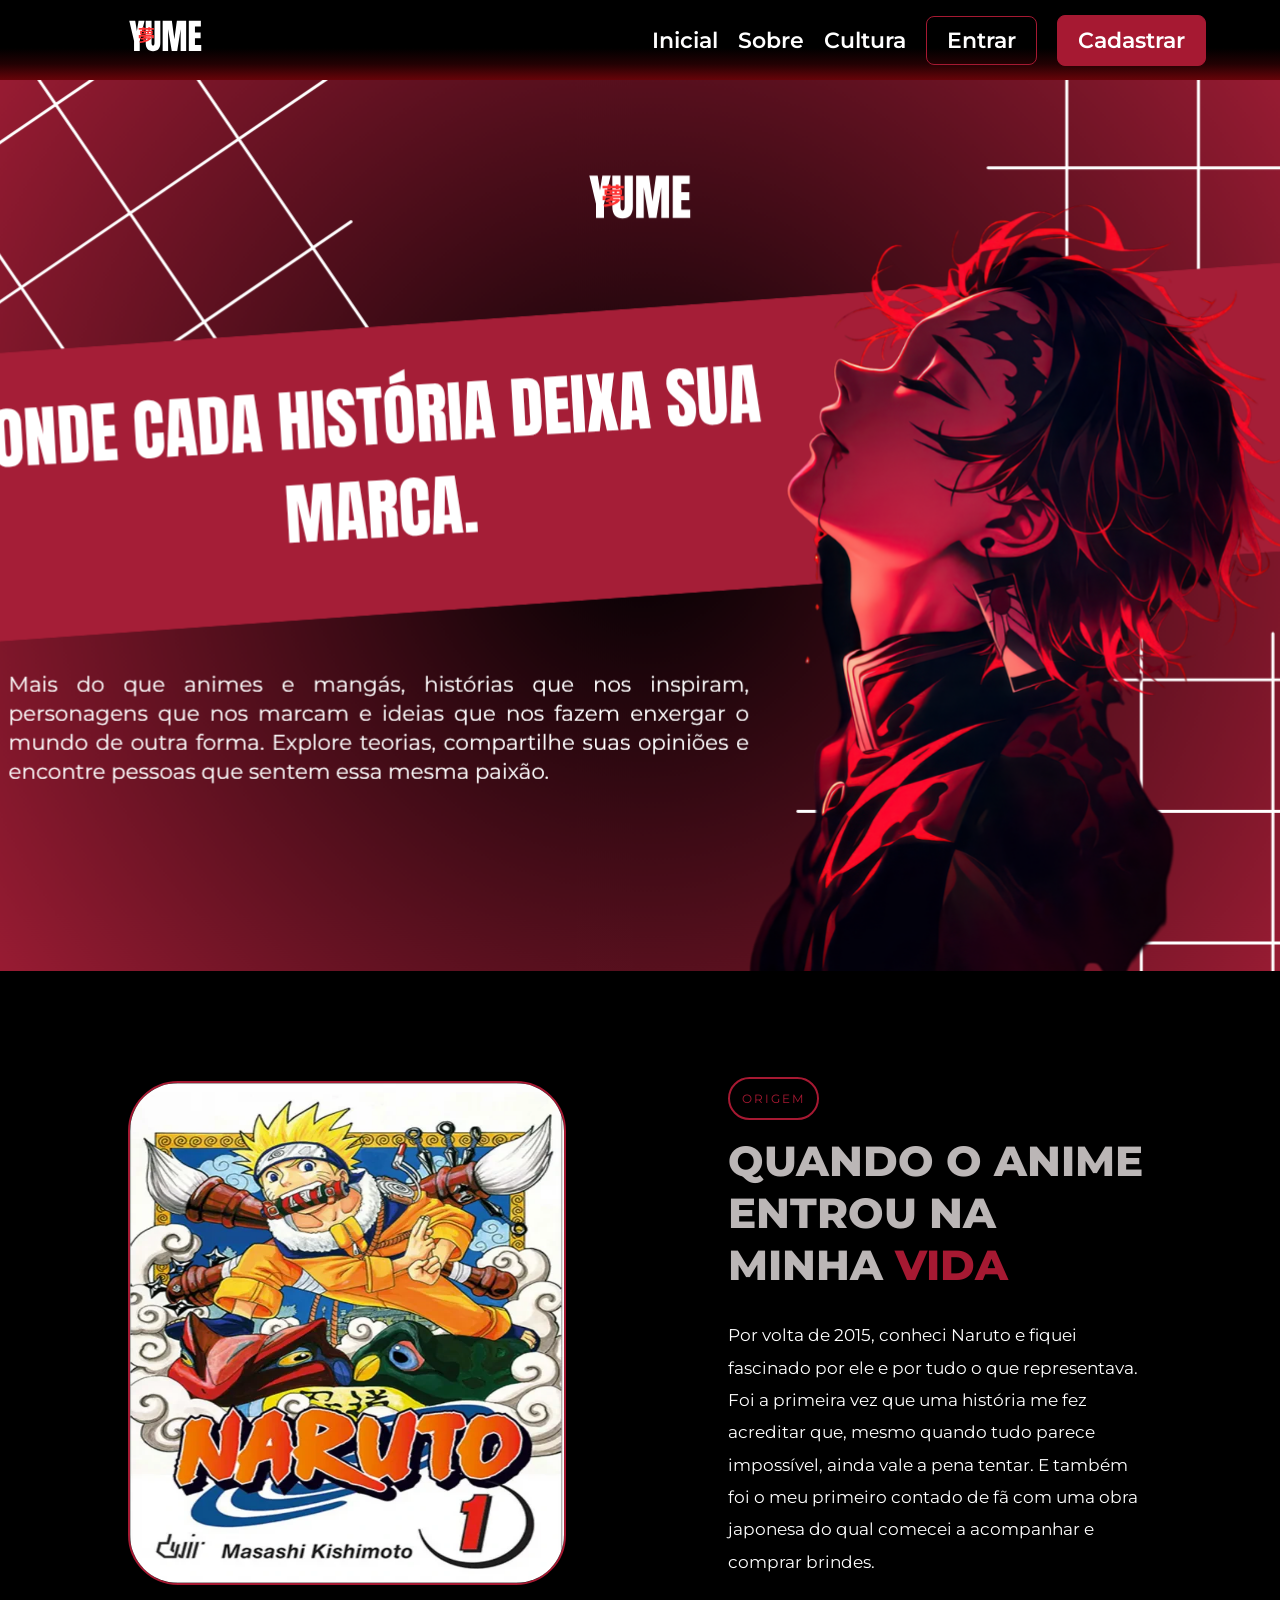
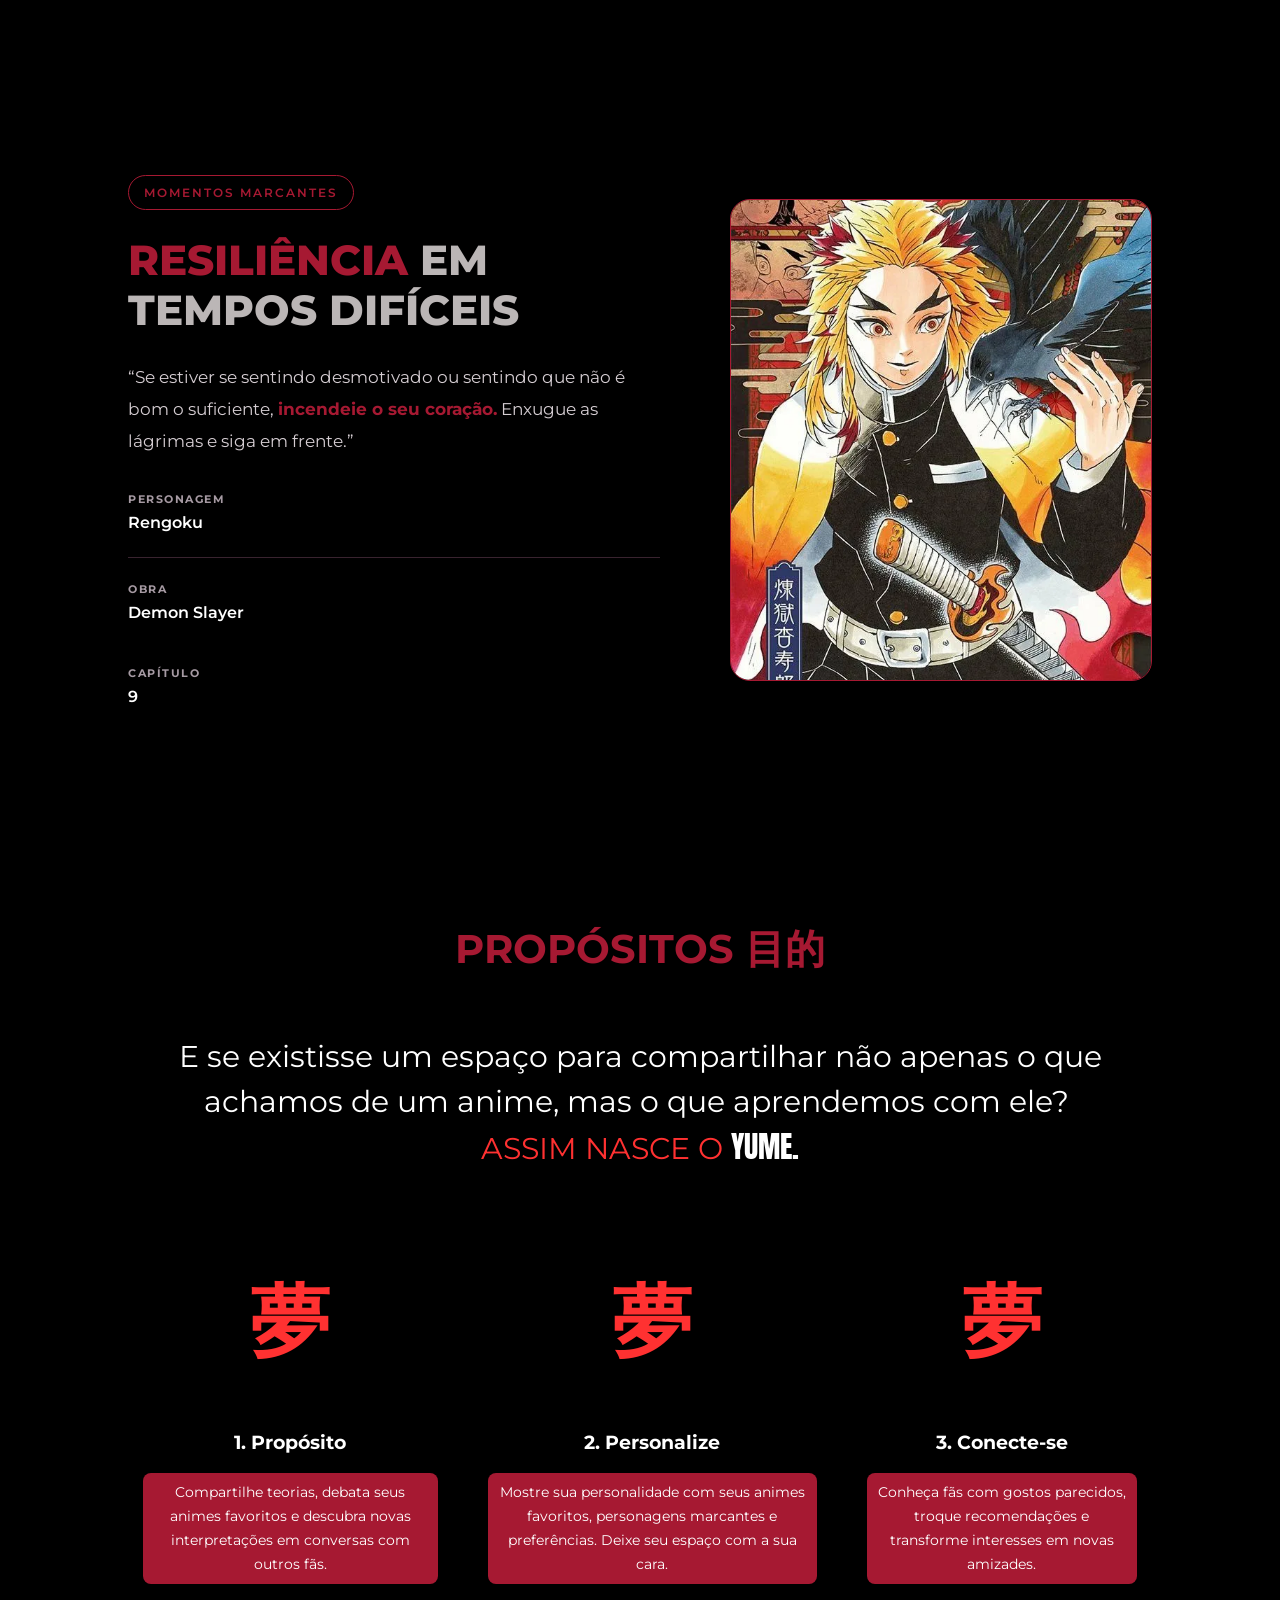
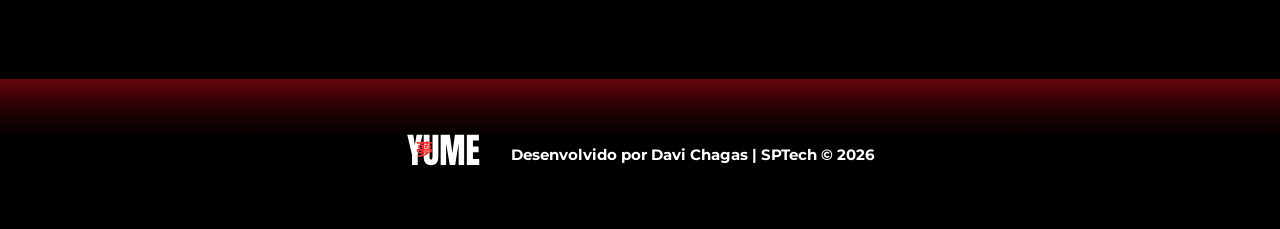
==== commit d96cacaf: "style(): alterando layout, cores e logo do site" ====
--- a/public/index.html
+++ b/public/index.html
@@ -6,7 +6,7 @@
   <meta http-equiv="X-UA-Compatible" content="IE=edge">
   <meta name="viewport" content="width=device-width, initial-scale=1.0">
 
-  <title>myAnimeBPM | Página Inicial</title>
+  <title>YUME | Página Inicial</title>
 
   <script src="./js/sessao.js"></script>
 
@@ -100,47 +100,45 @@
   </div>
 
   <div class="proposito">
-  <div class="container">
-    <div class="proposito-box">
-      <img src="assets/imgs/zenitsu.png" alt="Zenitsu">
-      <div class="info-box">
-        <span class="badge">PROPÓSITO MYANIMEBPM</span>
-        <h1 class="titulo-proposito">
-          E se existisse um espaço para compartilhar não apenas o que
-          achamos de um anime, mas o que aprendemos com ele?
-          <span>Assim nasce o myAnimeBPM.</span>
-        </h1>
-        <div class="cards-proposito">
-          <div class="card-proposito">
-            <h3>1. Propósito</h3>
-            <p>
-              Compartilhe teorias, debata seus animes favoritos e descubra
-              novas interpretações em conversas com outros fãs.
-            </p>
-          </div>
-          <div class="card-proposito">
-            <h3>2. Personalize</h3>
-            <p>
-              Mostre sua personalidade com seus animes favoritos,
-              personagens marcantes e preferências. Deixe seu espaço com a sua cara.
-            </p>
-          </div>
-          <div class="card-proposito">
-            <h3>3. Conecte-se</h3>
-            <p>
-              Conheça fãs com gostos parecidos, troque recomendações
-              e transforme interesses em novas amizades.
-            </p>
-          </div>
-          <div class="card-proposito">
-            <h3>4. Sua próxima história começa aqui</h3>
-            <p>Entre para nossa comunidade.</p>
+    <div class="container">
+      <div class="proposito-box">
+        <div class="info-box">
+          <h1 class="titulo-proposito">PROPÓSITOS 目的</h1>
+          <p>
+            E se existisse um espaço para compartilhar não apenas o que achamos de um anime, mas o que aprendemos com
+            ele? <br>
+            <span>ASSIM NASCE O <span class="titulo-logo">YUME.</span></span>
+          </p>
+          <div class="cards-proposito">
+            <div class="card-proposito">
+              <h1>夢</h1>
+              <h3>1. Propósito</h3>
+              <p>
+                Compartilhe teorias, debata seus animes favoritos e descubra
+                novas interpretações em conversas com outros fãs.
+              </p>
+            </div>
+            <div class="card-proposito">
+              <h1>夢</h1>
+              <h3>2. Personalize</h3>
+              <p>
+                Mostre sua personalidade com seus animes favoritos,
+                personagens marcantes e preferências. Deixe seu espaço com a sua cara.
+              </p>
+            </div>
+            <div class="card-proposito">
+              <h1>夢</h1>
+              <h3>3. Conecte-se</h3>
+              <p>
+                Conheça fãs com gostos parecidos, troque recomendações
+                e transforme interesses em novas amizades.
+              </p>
+            </div>
           </div>
         </div>
       </div>
     </div>
   </div>
-</div>
 
   <div class="footer">
     <div class="container">
--- a/public/css/estilo.css
+++ b/public/css/estilo.css
@@ -1,4 +1,5 @@
 @import url('https://fonts.googleapis.com/css2?family=Montserrat:ital,wght@0,100..900;1,100..900&display=swap');
+@import url('https://fonts.googleapis.com/css2?family=Anton&display=swap');
 
 body {
   margin: 0;
@@ -23,7 +24,11 @@
 
 .header {
   height: var(--tamanho-header);
-  padding: 6px;
+  position: relative;
+  background: linear-gradient(to bottom,
+      transparent 60%,
+      rgba(229, 9, 20, 0.15) 80%,
+      rgba(229, 9, 20, 0.45) 100%);
 }
 
 .header .container {
@@ -42,7 +47,7 @@
 .header .btn-entrar {
   display: inline-block;
   padding: 10px 20px;
-  border: 1px solid #702044;
+  border: 1px solid #A61932;
   border-radius: 8px;
   background-color: transparent;
   transition: 0.3s;
@@ -50,25 +55,25 @@
 
 .header .btn-entrar:hover {
   background-color: rgba(112, 32, 68, 0.2);
-  border-color: #702044;
+  border-color: #A61932;
 }
 
 .header a:hover {
-  color: #702044;
+  color: #A61932;
 }
 
 .header .btn-cadastrar {
   display: inline-block;
   padding: 11px 20px;
-  border: 1px solid #702044;
+  border: 1px solid #A61932;
   border-radius: 8px;
-  background-color: #702044;
+  background-color: #A61932;
   transition: 0.3s;
 }
 
 .header .btn-cadastrar:hover {
-  background-color: #702044;
-  border-color: #702044;
+  background-color: #A61932;
+  border-color: #A61932;
   color: white;
 }
 
@@ -88,18 +93,18 @@
 }
 
 .banner {
-    height: 891px;
-    width: 100%;
-    color: white;
-    background-image: url('../assets/imgs/banner.png');
-    background-size: cover;
-    background-position: center;
+  height: 891px;
+  width: 100%;
+  color: white;
+  background-image: url('../assets/imgs/banner.png');
+  background-size: cover;
+  background-position: center;
 }
 
 .banner .container {
-    justify-content: center;
-    align-items: center;
-    height: 100%;
+  justify-content: center;
+  align-items: center;
+  height: 100%;
 }
 
 /* ORIGEM */
@@ -134,7 +139,7 @@
 .box img {
   width: 434px;
   height: 500px;
-  border: 2px solid #702044;
+  border: 2px solid #A61932;
   border-radius: 50px;
 }
 
@@ -149,9 +154,9 @@
   padding: 12px;
   font-size: 12px;
   letter-spacing: 2px;
-  border: 2px solid #702044;
+  border: 2px solid #A61932;
   border-radius: 50px;
-  color: #702044;
+  color: #A61932;
 }
 
 .box h1 {
@@ -161,7 +166,7 @@
 }
 
 .box span {
-  color: #702044;
+  color: #A61932;
 }
 
 .box .info-box p {
@@ -237,7 +242,7 @@
   width: fit-content;
   padding: 9px 15px;
   margin-bottom: 25px;
-  border: 1px solid #702044;
+  border: 1px solid #A61932;
   border-radius: 50px;
   font-size: 12px;
   font-weight: 600;
@@ -253,7 +258,7 @@
 }
 
 .momentos .destaque-titulo {
-  color: #702044;
+  color: #A61932;
 }
 
 .momentos .citacao {
@@ -264,7 +269,7 @@
 }
 
 .momentos .destaque {
-  color: #702044;
+  color: #A61932;
   font-weight: 700;
 }
 
@@ -299,7 +304,7 @@
   width: 420px;
   height: 480px;
   object-fit: cover;
-  border: 1px solid #702044;
+  border: 1px solid #A61932;
   border-radius: 20px;
 }
 
@@ -323,72 +328,78 @@
   max-width: 1200px;
 }
 
-.proposito-box img {
-  width: 500px;
-  height: 640px;
-  object-fit: cover;
-  flex-shrink: 0;
-}
-
-.proposito .info-box {
-  display: flex;
-  flex-direction: column;
-  justify-content: center;
-  flex: 1;
-  min-width: 0;
-}
-
-.proposito .badge {
-  display: inline-block;
-  width: fit-content;
-  margin-bottom: 20px;
-}
-
 .proposito .titulo-proposito {
-  margin: 0 0 25px;
-  font-size: 26px;
+  display: flex;
+  justify-content: center;
+  font-size: 40px;
+  color: #A61932;
+}
+
+.proposito .info-box p {
+  font-size: 30px;
   line-height: 1.5;
-  color: #BBB6B6;
-}
-
-.proposito .titulo-proposito span {
-  display: block;
-  margin-top: 8px;
+  text-align: center;
+}
+
+.proposito .info-box span {
+  color:#FF3131;
+  font-size: 22px;
+  line-height: 1.5;
+  text-align: center;
+    font-size: 30px;
+
+}
+
+.proposito .info-box .titulo-logo {
+  color:white;
+  font-size: 30px;
+  line-height: 1.5;
+  text-align: center;
+  font-family: "Anton", sans-serif;
 }
 
 .proposito .cards-proposito {
-  display: grid;
-  grid-template-columns: repeat(2, minmax(0, 1fr));
-  gap: 15px;
-  width: 100%;
+  display: flex;
+  gap: 20px
 }
 
 .proposito .card-proposito {
   min-width: 0;
   padding: 15px;
-  border: 1px solid #702044;
   border-radius: 16px;
   box-sizing: border-box;
 }
 
+.proposito .card-proposito h1 {
+  font-size: 80px;
+  color: #FF3131;
+  text-align: center;
+}
 .proposito .card-proposito h3 {
-  margin-top: 0;
-  color: white;
+  color: white;
+  text-align: center;
 }
 
 .proposito .card-proposito p {
+  background-color: #A61932;
+  border-radius: 8px;
+  padding: 8px;
   margin-bottom: 0;
   font-size: 14px;
   line-height: 1.7;
-  color: #BBB6B6;
+  color: white;
 }
 
 .footer {
-  border-top: 2px solid #702044;
   height: 150px;
   color: #fff;
   display: flex;
   font-size: 15px;
+
+  background: linear-gradient(to bottom,
+      rgba(229, 9, 20, 0.45) 0%,
+      rgba(229, 9, 20, 0.15) 20%,
+      transparent 40%);
 }
 
 .footer .container {
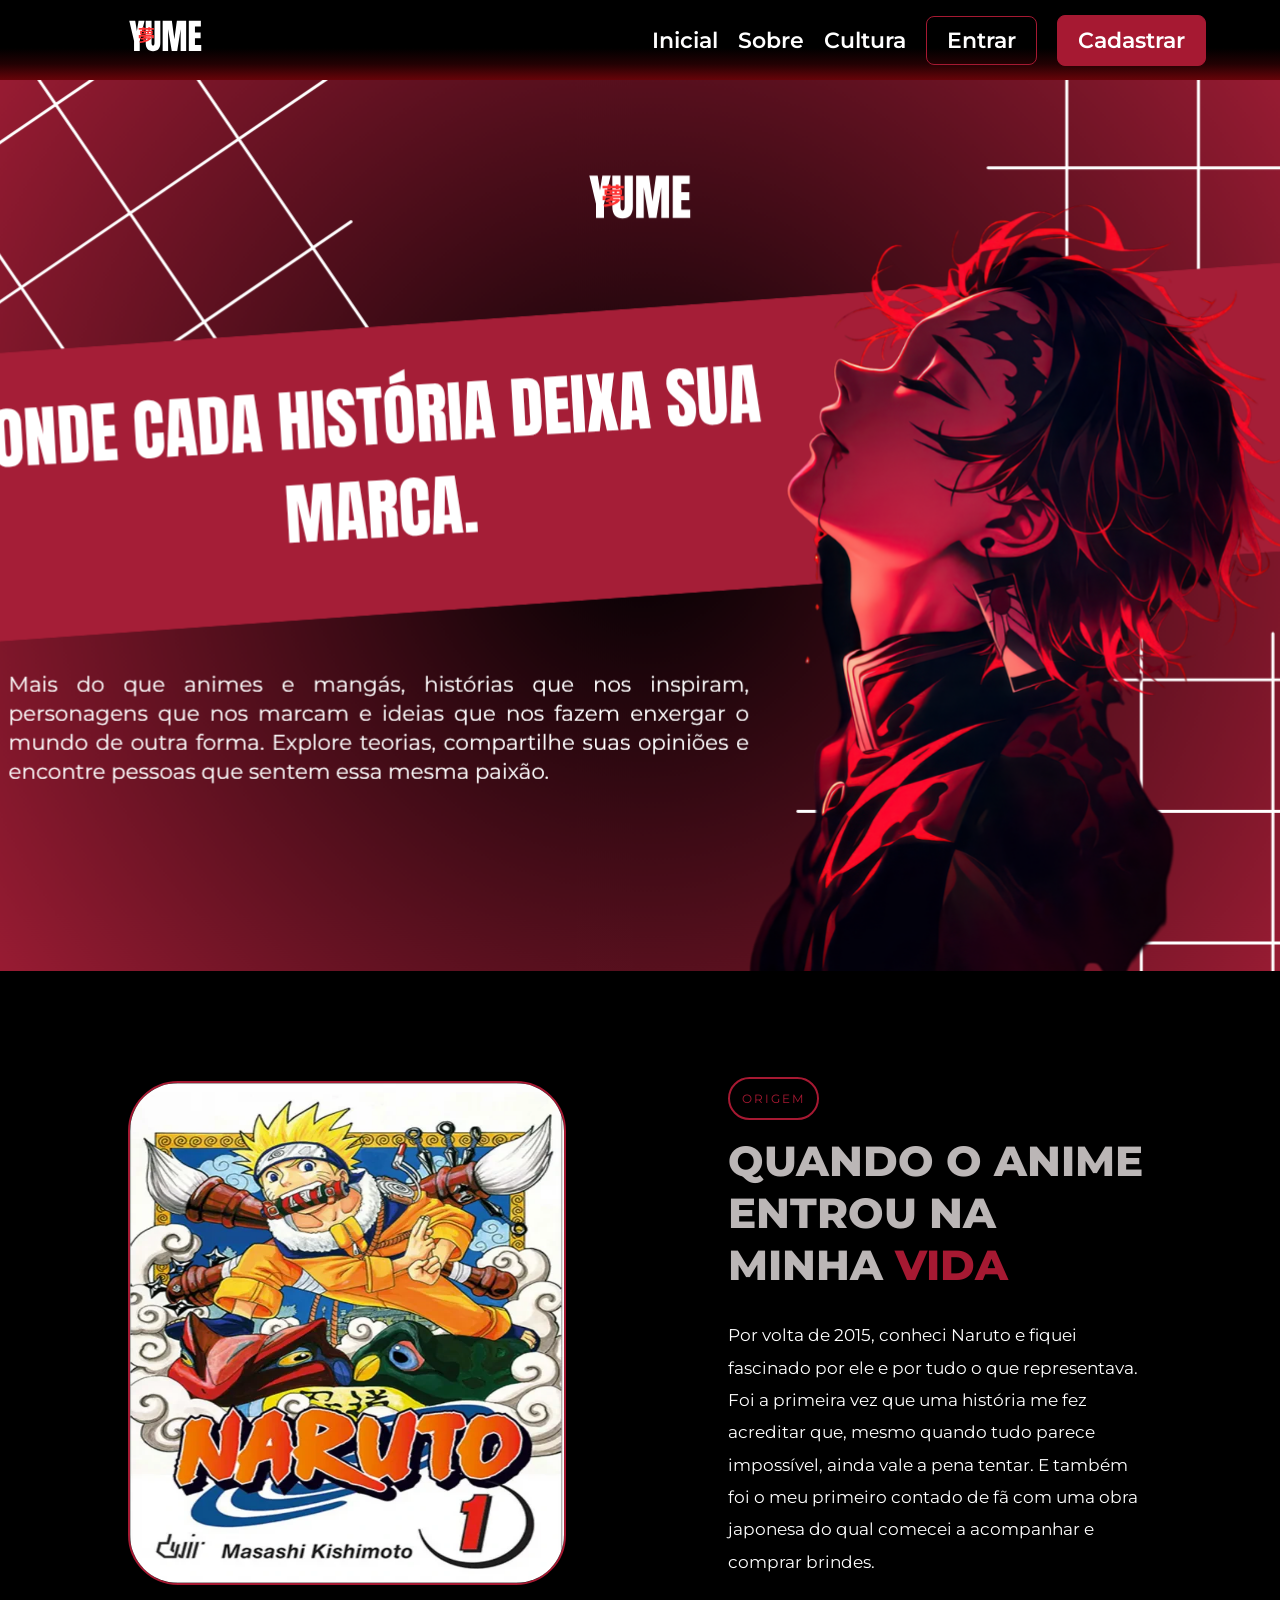
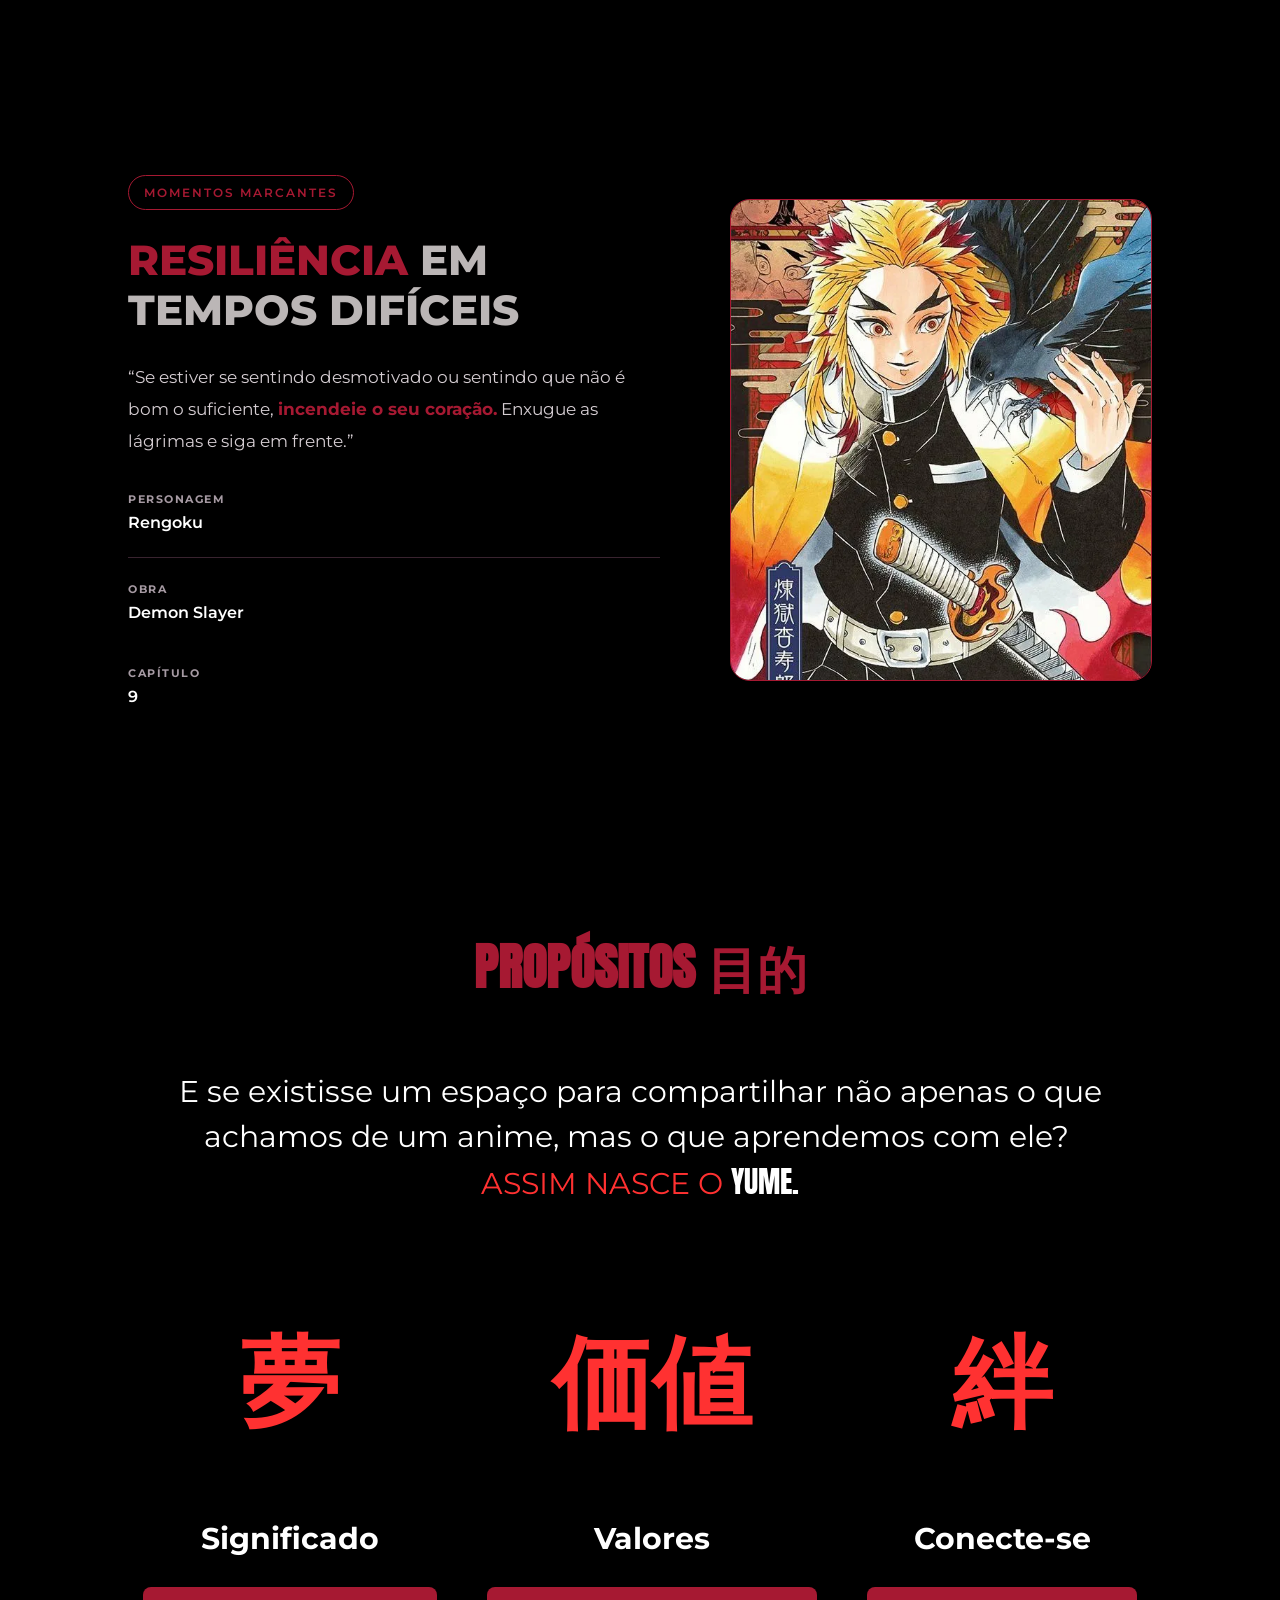
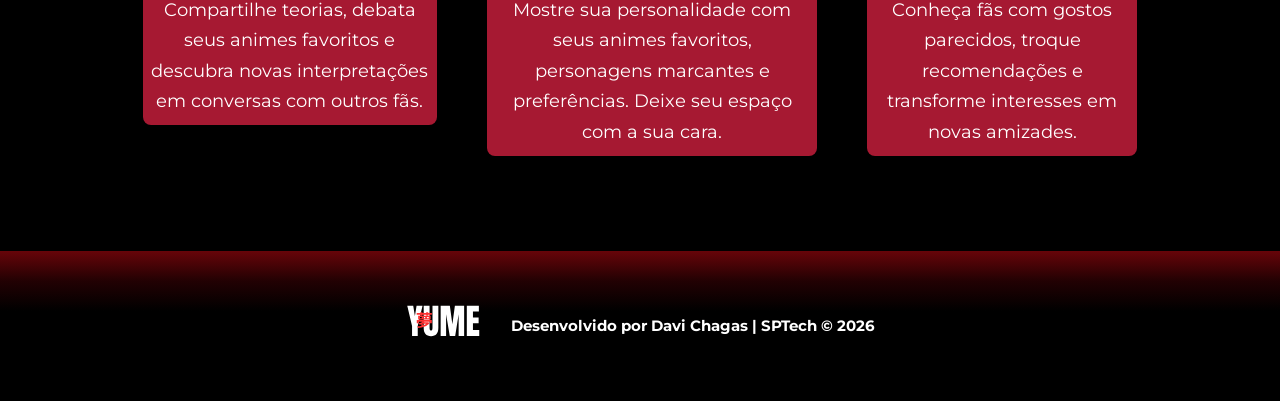
==== commit f0a6d3e4: "feat(novas paginas): adicionando pagina sobre, login e cadastro" ====
--- a/public/index.html
+++ b/public/index.html
@@ -24,7 +24,7 @@
           <a href="#">Inicial</a>
         </li>
         <li>
-          <a href="simulador.html">Sobre</a>
+          <a href="sobre.html">Sobre</a>
         </li>
         <li>
           <a href="cultura.html">Cultura</a>
@@ -112,23 +112,23 @@
           <div class="cards-proposito">
             <div class="card-proposito">
               <h1>夢</h1>
-              <h3>1. Propósito</h3>
+              <h3>Significado</h3>
               <p>
                 Compartilhe teorias, debata seus animes favoritos e descubra
                 novas interpretações em conversas com outros fãs.
               </p>
             </div>
             <div class="card-proposito">
-              <h1>夢</h1>
-              <h3>2. Personalize</h3>
+              <h1> 価値</h1>
+              <h3>Valores</h3>
               <p>
                 Mostre sua personalidade com seus animes favoritos,
                 personagens marcantes e preferências. Deixe seu espaço com a sua cara.
               </p>
             </div>
             <div class="card-proposito">
-              <h1>夢</h1>
-              <h3>3. Conecte-se</h3>
+              <h1>絆</h1>
+              <h3>Conecte-se</h3>
               <p>
                 Conheça fãs com gostos parecidos, troque recomendações
                 e transforme interesses em novas amizades.
--- a/public/css/estilo.css
+++ b/public/css/estilo.css
@@ -331,8 +331,10 @@
 .proposito .titulo-proposito {
   display: flex;
   justify-content: center;
-  font-size: 40px;
-  color: #A61932;
+  font-size: 50px;
+  color: #A61932;
+  font-family: "Anton", sans-serif;
+
 }
 
 .proposito .info-box p {
@@ -342,16 +344,16 @@
 }
 
 .proposito .info-box span {
-  color:#FF3131;
+  color: #FF3131;
   font-size: 22px;
   line-height: 1.5;
   text-align: center;
-    font-size: 30px;
+  font-size: 30px;
 
 }
 
 .proposito .info-box .titulo-logo {
-  color:white;
+  color: white;
   font-size: 30px;
   line-height: 1.5;
   text-align: center;
@@ -371,11 +373,13 @@
 }
 
 .proposito .card-proposito h1 {
-  font-size: 80px;
+  font-size: 100px;
   color: #FF3131;
   text-align: center;
 }
+
 .proposito .card-proposito h3 {
+  font-size: 30px;
   color: white;
   text-align: center;
 }
@@ -385,7 +389,7 @@
   border-radius: 8px;
   padding: 8px;
   margin-bottom: 0;
-  font-size: 14px;
+  font-size: 18px;
   line-height: 1.7;
   color: white;
 }
@@ -412,242 +416,4 @@
 
 .footer .container .version {
   font-size: 12px;
-}
-
-/* LOGIN */
-
-.login {
-  height: var(--tamanho-login);
-  background-image: url('../assets/imgs/bg-jelly-fish-para-home.png');
-  background-size: cover;
-}
-
-.login .container {
-  justify-content: center;
-  align-items: center;
-  height: 100%;
-}
-
-.card {
-  width: 50%;
-  background-color: #e5e5e5;
-  border-radius: 10px;
-  display: flex;
-  align-items: center;
-  justify-content: space-evenly;
-  color: palevioletred;
-  flex-direction: column;
-  height: fit-content;
-  padding: 20px 0;
-}
-
-.card h2 {
-  margin: 0;
-  font-size: 30px;
-}
-
-.formulario {
-  display: flex;
-  height: 90%;
-  width: 80%;
-  justify-content: space-around;
-  flex-direction: column;
-}
-
-.formulario span {
-  font-size: 15px;
-  font-weight: 800;
-}
-
-.formulario input {
-  border: 2px solid #32b9cd;
-  text-align: center;
-  border-radius: 10px;
-  margin: 0;
-}
-
-.formulario select {
-  border: 2px solid #32b9cd;
-  background-color: white;
-  color: gray;
-  height: 36px;
-  text-align: center;
-  border-radius: 10px;
-  margin: 0;
-}
-
-.campo {
-  display: flex;
-  flex-direction: column;
-  justify-content: start;
-  padding: 5px 0;
-}
-
-.botao {
-  cursor: pointer;
-  font-family: "Barlow", sans-serif;
-  border: 0;
-  border-radius: 5px;
-  font-weight: 600;
-  font-size: 18px;
-  color: #fff;
-  background-color: #ED145B;
-  width: 120px;
-  height: 30px;
-  align-self: center;
-  margin-top: 20px;
-}
-
-.loading-div {
-  width: 50px;
-  display: none;
-}
-
-.loading-div img {
-  height: 50px;
-  width: 50px;
-}
-
-#div_erros_login {
-  display: none
-}
-
-/* FORMULARIO */
-
-.alerta_erro {
-  display: flex;
-  justify-content: flex-end;
-}
-
-.card_erro {
-  display: none;
-  background-color: #fff;
-  color: black;
-  width: 230px;
-  position: fixed;
-  border-radius: 4px;
-  border: #ED145B 3px solid;
-  padding: 10px;
-  margin-right: 10%;
-}
-
-.card_erro #mensagem_erro {
-  font-weight: 500;
-  font-size: 20px;
-}
-
-.formulario .tipo_campo {
-  font-size: 20px;
-  font-weight: 600 !important;
-}
-
-.formulario {
-  display: flex;
-  flex-direction: column;
-}
-
-input {
-  margin-bottom: 10px;
-  border: 2px solid #32b9cd;
-  padding: 10px;
-  text-align: center;
-  border-radius: 10px;
-}
-
-.btn {
-  font-family: "Barlow", sans-serif;
-  border: 0;
-  border-radius: 5px;
-  font-weight: 600;
-  font-size: 18px;
-  padding: 10px 15px;
-  color: white;
-  background-color: #ED145B;
-  width: 120px;
-  align-self: center;
-  margin-top: 5px;
-}
-
-.loading-div {
-  width: 50px;
-  margin: auto;
-  display: none;
-}
-
-.loading-div img {
-  height: 50px;
-  width: 50px;
-}
-
-/* SIMULADOR */
-
-.simulador {
-  color: white;
-}
-
-.simulador .container {
-  flex-direction: column;
-  overflow: scroll;
-  height: var(--tamanho-simulador);
-}
-
-/* ALERTA */
-
-#alerta {
-  position: absolute;
-  right: 0;
-  bottom: 0;
-}
-
-.mensagem-alarme {
-  background-color: white;
-  border-radius: 5px;
-  width: 300px;
-  height: 80px;
-  margin: 10px;
-  padding: 10px 0;
-  display: flex;
-  justify-content: space-evenly;
-  align-items: center;
-}
-
-.mensagem-alarme h3 {
-  font-size: 14px;
-  margin: 0;
-}
-
-.mensagem-alarme .informacao {
-  width: 66%;
-}
-
-.alarme-sino {
-  width: 48px;
-  height: 48px;
-  animation-name: bell;
-  animation-duration: 4s;
-  background-image: url('https://cdn-icons-png.flaticon.com/512/1157/1157000.png');
-  background-size: cover;
-  animation-iteration-count: infinite;
-}
-
-@keyframes bell {
-  0% {
-    transform: rotate(25deg)
-  }
-
-  25% {
-    transform: rotate(-25deg)
-  }
-
-  50% {
-    transform: rotate(25deg)
-  }
-
-  75% {
-    transform: rotate(-25deg)
-  }
-
-  100% {
-    transform: rotate(25deg)
-  }
 }
